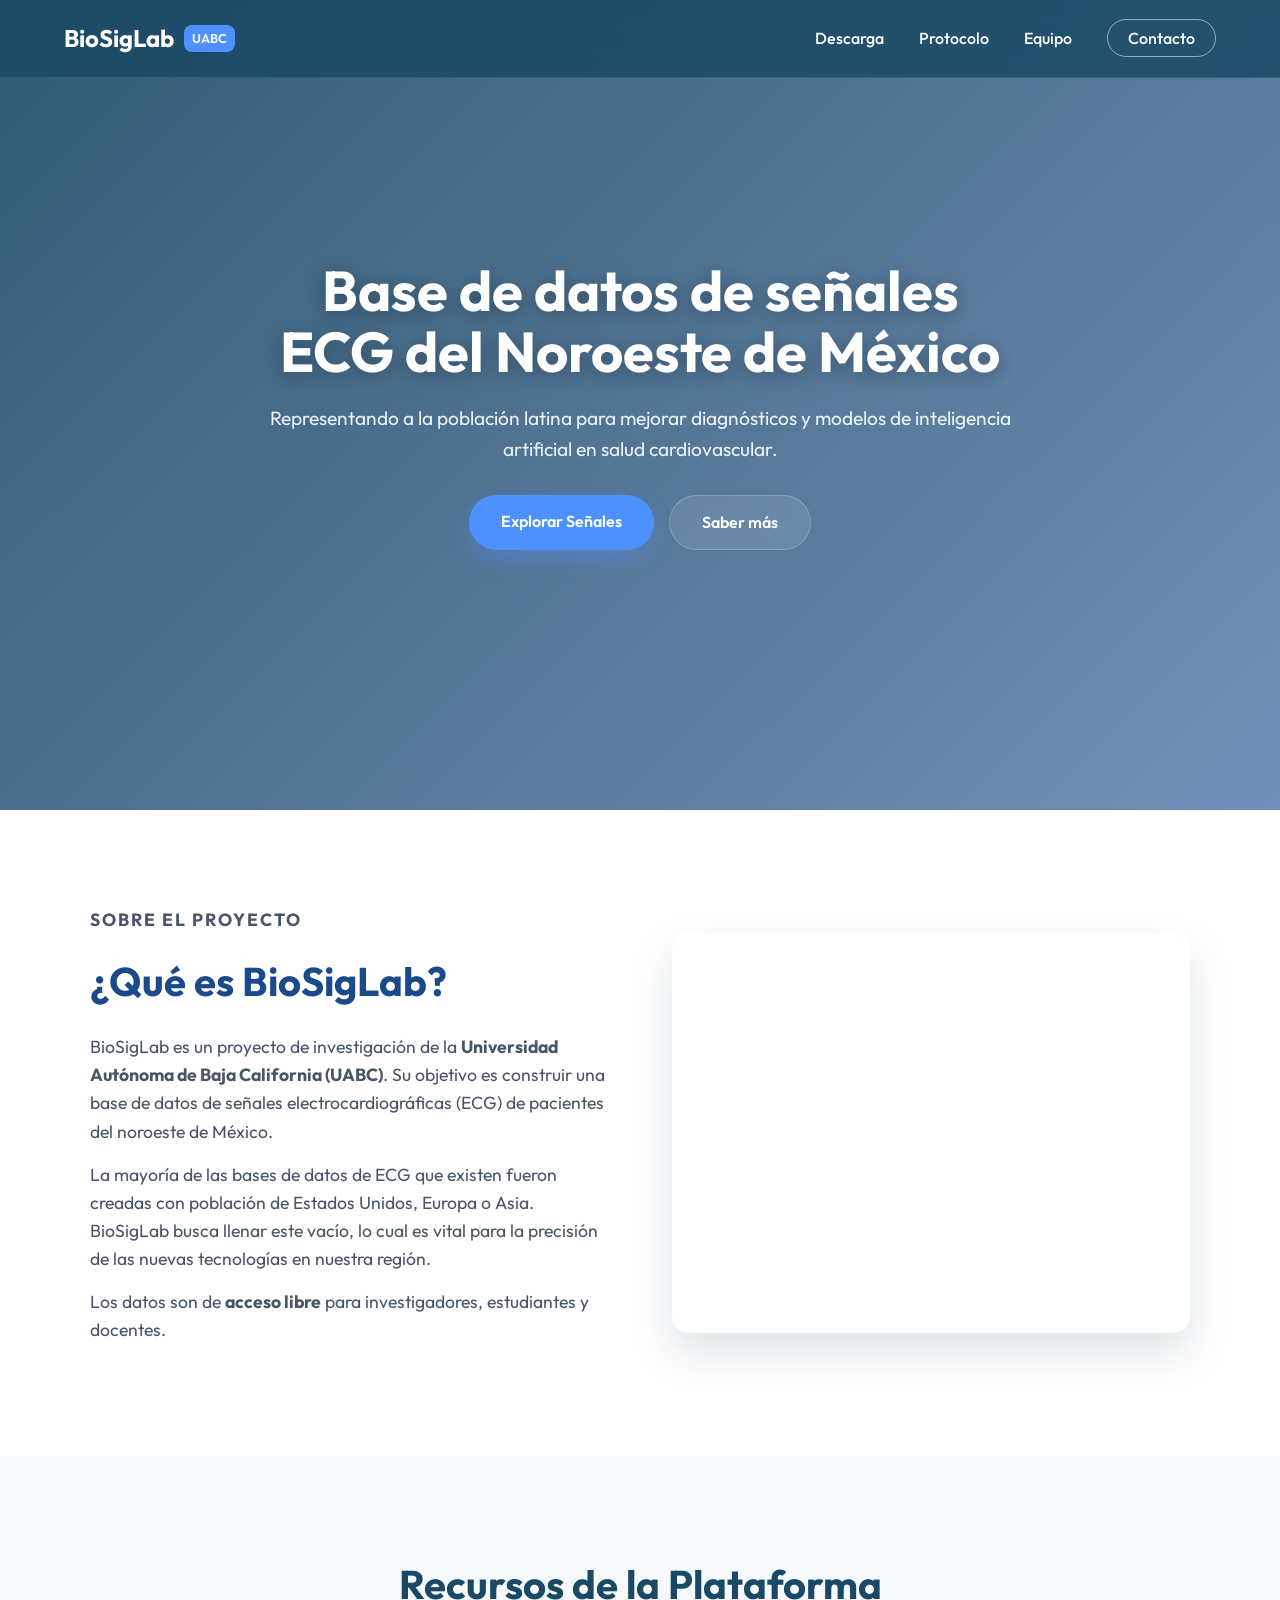
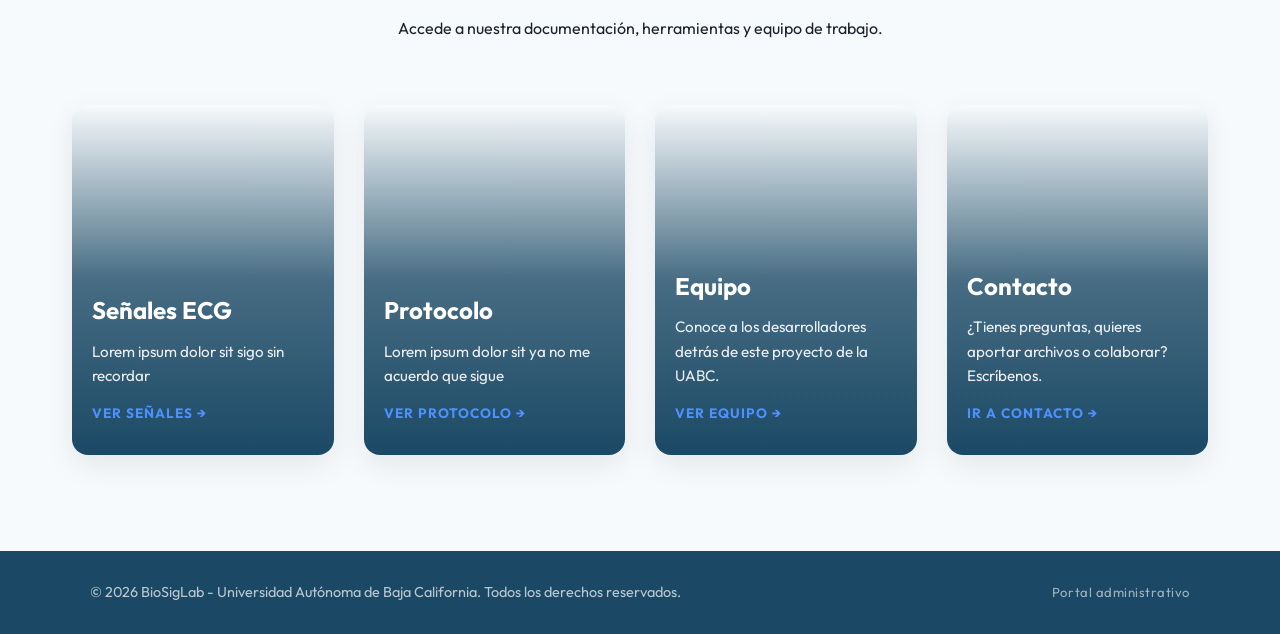
==== index.html @ 12017c1b "Update Contact links to point to contactos.html direccionando el index a contacto" ====
<!DOCTYPE html>
<html lang="es">
<head>
    <meta charset="UTF-8" />
    <meta name="viewport" content="width=device-width, initial-scale=1.0">
    <title>BioSigLab - UABC</title>
    <link href="https://fonts.googleapis.com/css2?family=Outfit:wght@300;400;600;700&display=swap" rel="stylesheet">
    <link rel="stylesheet" href="assets/css/basestyle.css">
</head>
<body>

    <nav class="navbar">
        <div class="nav-brand">
            <span class="logo-text">BioSigLab</span>
            <span class="logo-badge">UABC</span>
        </div>
        <div class="nav-links">
            <div class="nav-links">
         <a href="pages/usuario.html">Descarga</a>
         <a href="pages/protocolo.html">Protocolo</a>
         <a href="pages/equipo.html">Equipo</a>
          <a href="pages/contactos.html" class="btn-outline">Contacto</a>
</div>

        </div>
    </nav>

    <header class="hero-section">
        <div class="hero-overlay"></div>
        <div class="hero-content">
            <h1>Base de datos de señales ECG del Noroeste de México</h1>
            <p>Representando a la población latina para mejorar diagnósticos y modelos de inteligencia artificial en salud cardiovascular.</p>
            <div class="hero-actions">
                <a href="#" class="btn-primary">Explorar Señales</a>
                <a href="#about" class="btn-glass">Saber más</a>
            </div>
        </div>
    </header>

    <section id="about" class="about-section">
        <div class="about-container">
            <div class="about-text">
                <p class="eyebrow">Sobre el proyecto</p>
                <h2>¿Qué es BioSigLab?</h2>
                <p>BioSigLab es un proyecto de investigación de la <strong>Universidad Autónoma de Baja California (UABC)</strong>. Su objetivo es construir una base de datos de señales electrocardiográficas (ECG) de pacientes del noroeste de México.</p>
                <p>La mayoría de las bases de datos de ECG que existen fueron creadas con población de Estados Unidos, Europa o Asia. BioSigLab busca llenar este vacío, lo cual es vital para la precisión de las nuevas tecnologías en nuestra región.</p>
                <p>Los datos son de <strong>acceso libre</strong> para investigadores, estudiantes y docentes.</p>
            </div>
            <div class="about-image-card">
                </div>
        </div>
    </section>

    <section class="features-section">
        <div class="features-header">
            <h2>Recursos de la Plataforma</h2>
            <p>Accede a nuestra documentación, herramientas y equipo de trabajo.</p>
        </div>

        <div class="cards-grid">
            <article class="feature-card card-ecg">
                <div class="card-content">
                    <h3>Señales ECG</h3>
                    <p>Lorem ipsum dolor sit sigo sin recordar</p>
                    <a href="biosignales.com" class="card-link">Ver señales →</a>
                </div>
            </article>

            <article class="feature-card card-protocol">
                <div class="card-content">
                    <h3>Protocolo</h3>
                    <p>Lorem ipsum dolor sit ya no me acuerdo que sigue</p>
                    <a href="protocolo.com" class="card-link">Ver protocolo →</a>
                </div>
            </article>

            <article class="feature-card card-team">
                <div class="card-content">
                    <h3>Equipo</h3>
                    <p>Conoce a los desarrolladores detrás de este proyecto de la UABC.</p>
                    <a href="pages/equipo.html" class="card-link">Ver equipo →</a>
                </div>
            </article>

            <article class="feature-card card-contact">
                <div class="card-content">
                    <h3>Contacto</h3>
                    <p>¿Tienes preguntas, quieres aportar archivos o colaborar? Escríbenos.</p>
                    <a href="pages/contactos.html" class="card-link">Ir a contacto →</a>
                </div>
            </article>
        </div>
    </section>

    <footer class="site-footer">
    <div class="footer-content">
        <p>© 2026 BioSigLab - Universidad Autónoma de Baja California. Todos los derechos reservados.</p>
        <a href="pages/adminlogin.html" class="footer-admin-link">Portal administrativo</a>
    </div>
</footer>


</body>
</html>
---- assets/css/basestyle.css ----
:root {
    --primary: #1a4a8a; 
    --primary-dark: #1B4965; 
    --accent: #4d91ff;
    --text-light: #ffffff;
    --text-dark: #1a202c;
    --text-muted: #4a5568;
    --bg-light: #f7fafc;
    --radius: 16px;
    --transition: all 0.3s cubic-bezier(0.25, 0.8, 0.25, 1);
}

* {
    margin: 0;
    padding: 0;
    box-sizing: border-box;
}

body {
    font-family: 'Outfit', sans-serif;
    background-color: var(--bg-light);
    color: var(--text-dark);
    line-height: 1.6;
}

.navbar {
    position: fixed;
    top: 0;
    width: 100%;
    display: flex;
    justify-content: space-between;
    align-items: center;
    padding: 1.2rem 4rem;
    background: rgba(27, 73, 101, 0.85); 
    backdrop-filter: blur(12px); 
    z-index: 1000;
    border-bottom: 1px solid rgba(255,255,255,0.1);
}

.nav-brand {
    display: flex;
    align-items: center;
    gap: 10px;
}

.logo-text {
    color: var(--text-light);
    font-size: 1.5rem;
    font-weight: 700;
}

.logo-badge {
    background: var(--accent);
    color: white;
    padding: 3px 8px;
    border-radius: 8px;
    font-size: 0.8rem;
    font-weight: 600;
}

.nav-links a {
    color: var(--text-light);
    text-decoration: none;
    margin-left: 2rem;
    font-weight: 500;
    transition: var(--transition);
}

.nav-links a:hover {
    color: var(--accent);
}

.btn-outline {
    border: 1px solid rgba(255,255,255,0.5);
    padding: 8px 20px;
    border-radius: 50px;
}

.btn-outline:hover {
    background: white;
    color: var(--primary-dark) !important;
}

.hero-section {
    position: relative;
    height: 90vh;
    display: flex;
    align-items: center;
    justify-content: center;
    text-align: center;
    background-image: url('https://images.unsplash.com/photo-1551076805-e1869033e561?q=80&w=2000&auto=format&fit=crop'); 
    background-size: cover;
    background-position: center;
    background-attachment: fixed; 
}

.hero-overlay {
    position: absolute;
    top: 0; left: 0; right: 0; bottom: 0;
    background: linear-gradient(135deg, rgba(27, 73, 101, 0.9) 0%, rgba(26, 74, 138, 0.6) 100%);
}

.hero-content {
    position: relative;
    z-index: 1;
    max-width: 800px;
    padding: 0 20px;
    color: var(--text-light);
    animation: fadeUp 1s ease;
}

.hero-content h1 {
    font-size: 3.5rem;
    line-height: 1.1;
    margin-bottom: 20px;
    text-shadow: 0 4px 20px rgba(0,0,0,0.3);
}

.hero-content p {
    font-size: 1.2rem;
    margin-bottom: 30px;
    opacity: 0.9;
}


.hero-actions { display: flex; gap: 15px; justify-content: center; }

.btn-primary, .btn-glass {
    padding: 14px 32px;
    border-radius: 50px;
    text-decoration: none;
    font-weight: 600;
    transition: var(--transition);
}

.btn-primary {
    background: var(--accent);
    color: white;
    box-shadow: 0 10px 20px rgba(77, 145, 255, 0.3);
}

.btn-primary:hover {
    transform: translateY(-3px);
    box-shadow: 0 15px 25px rgba(77, 145, 255, 0.4);
}

.btn-glass {
    background: rgba(255, 255, 255, 0.1);
    backdrop-filter: blur(10px);
    border: 1px solid rgba(255, 255, 255, 0.2);
    color: white;
}

.btn-glass:hover { background: rgba(255, 255, 255, 0.2); transform: translateY(-3px); }

.about-section {
    padding: 6rem 2rem;
    background: white;
}

.about-container {
    max-width: 1100px;
    margin: 0 auto;
    display: grid;
    grid-template-columns: 1fr 1fr;
    gap: 4rem;
    align-items: center;
}

.eyebrow {
    color: var(--accent);
    text-transform: uppercase;
    letter-spacing: 2px;
    font-size: 0.8rem;
    font-weight: 700;
    margin-bottom: 10px;
}

.about-text h2 {
    font-size: 2.5rem;
    color: var(--primary);
    margin-bottom: 20px;
}

.about-text p {
    color: var(--text-muted);
    margin-bottom: 15px;
    font-size: 1.1rem;
}

.about-image-card {
    height: 400px;
    border-radius: var(--radius);
    background-image: url('https://images.unsplash.com/photo-1576091160550-2173ff9e5ee5?q=80&w=800&auto=format&fit=crop');
    background-size: cover;
    background-position: center;
    box-shadow: 0 20px 40px rgba(27, 73, 101, 0.15);
}

.features-section {
    padding: 6rem 2rem;
    max-width: 1200px;
    margin: 0 auto;
}

.features-header {
    text-align: center;
    margin-bottom: 4rem;
}

.features-header h2 {
    font-size: 2.5rem;
    color: var(--primary-dark);
}

.cards-grid {
    display: grid;
    grid-template-columns: repeat(auto-fit, minmax(260px, 1fr));
    gap: 30px;
}

.feature-card {
    position: relative;
    height: 350px;
    border-radius: var(--radius);
    overflow: hidden;
    cursor: pointer;
    box-shadow: 0 10px 30px rgba(0,0,0,0.08);
    transition: var(--transition);
}

.feature-card:hover {
    transform: translateY(-10px);
    box-shadow: 0 20px 40px rgba(26, 74, 138, 0.2);
}

.card-ecg { background: url('https://images.unsplash.com/photo-1530497610245-94d3c16cda28?q=80&w=600&auto=format&fit=crop') center/cover; }
.card-protocol { background: url('https://images.unsplash.com/photo-1581091226825-a6a2a5aee158?q=80&w=600&auto=format&fit=crop') center/cover; }
.card-team { background: url('https://images.unsplash.com/photo-1582213782179-e0d53f98f2ca?q=80&w=600&auto=format&fit=crop') center/cover; }
.card-contact { background: url('https://images.unsplash.com/photo-1516321318423-f06f85e504b3?q=80&w=600&auto=format&fit=crop') center/cover; }

.card-content {
    position: absolute;
    bottom: 0; left: 0; right: 0;
    padding: 30px 20px;
    background: linear-gradient(to top, rgba(27, 73, 101, 1) 0%, rgba(27, 73, 101, 0.8) 50%, transparent 100%);
    color: white;
    height: 100%;
    display: flex;
    flex-direction: column;
    justify-content: flex-end;
    transition: var(--transition);
}

.feature-card:hover .card-content {
    background: linear-gradient(to top, rgba(27, 73, 101, 1) 0%, rgba(27, 73, 101, 0.9) 70%, rgba(27, 73, 101, 0.4) 100%);
}

.card-content h3 { font-size: 1.5rem; margin-bottom: 10px; }
.card-content p { font-size: 0.95rem; opacity: 0.9; margin-bottom: 15px; }

.card-link {
    color: var(--accent);
    text-decoration: none;
    font-weight: 700;
    text-transform: uppercase;
    font-size: 0.85rem;
    letter-spacing: 1px;
}

.card-link:hover { color: white; }

.site-footer {
    background-color: var(--primary-dark);
    color: rgba(255,255,255,0.7);
    padding: 30px 20px;
    font-size: 0.9rem;
}

.footer-content {
    width: min(1100px, 100%);
    margin: 0 auto;
    display: flex;
    align-items: center;
    justify-content: space-between;
    gap: 16px;
}

.footer-admin-link {
    color: rgba(255,255,255,0.58);
    text-decoration: none;
    font-size: 0.82rem;
    letter-spacing: 0.04em;
    transition: var(--transition);
}

.footer-admin-link:hover {
    color: rgba(255,255,255,0.9);
}

@media (max-width: 768px) {
    .footer-content {
        flex-direction: column;
        text-align: center;
    }
}
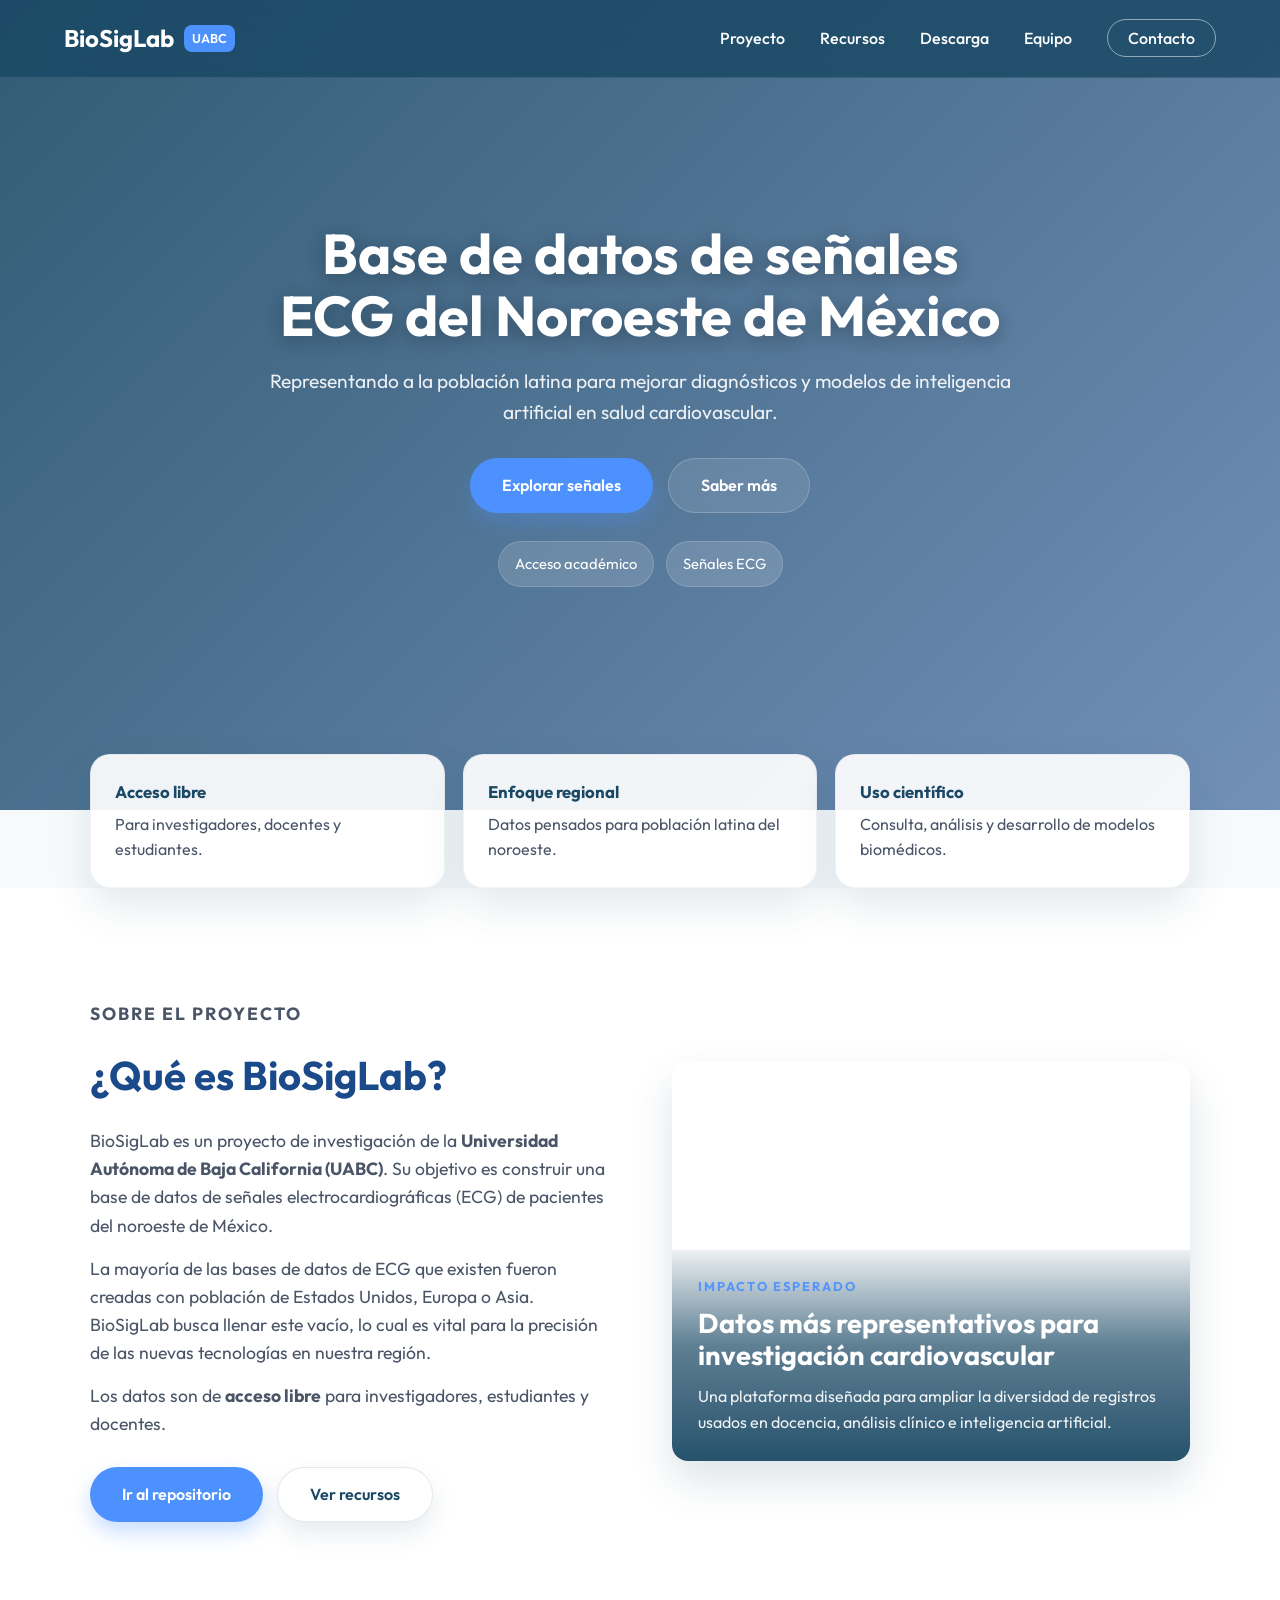
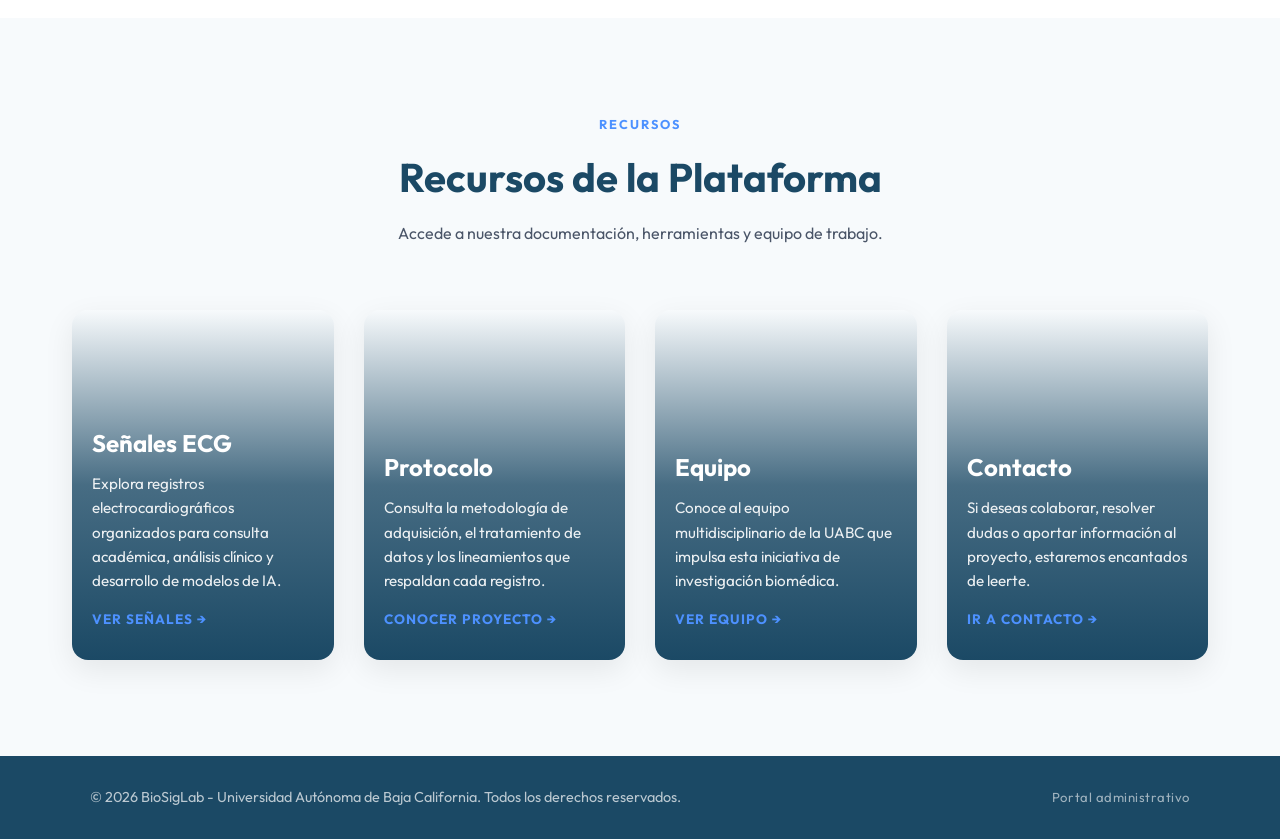
==== commit 1694a87e: "index cambio" ====
--- a/index.html
+++ b/index.html
@@ -15,27 +15,48 @@
             <span class="logo-badge">UABC</span>
         </div>
         <div class="nav-links">
-            <div class="nav-links">
-         <a href="pages/usuario.html">Descarga</a>
-         <a href="pages/protocolo.html">Protocolo</a>
-         <a href="pages/equipo.html">Equipo</a>
-          <a href="pages/contactos.html" class="btn-outline">Contacto</a>
-</div>
-
+            <a href="#about">Proyecto</a>
+            <a href="#resources">Recursos</a>
+            <a href="pages/usuario.html">Descarga</a>
+            <a href="pages/equipo.html">Equipo</a>
+            <a href="pages/adminlogin.html" class="btn-outline">Contacto</a>
         </div>
     </nav>
 
     <header class="hero-section">
         <div class="hero-overlay"></div>
         <div class="hero-content">
+            
             <h1>Base de datos de señales ECG del Noroeste de México</h1>
             <p>Representando a la población latina para mejorar diagnósticos y modelos de inteligencia artificial en salud cardiovascular.</p>
             <div class="hero-actions">
-                <a href="#" class="btn-primary">Explorar Señales</a>
+                <a href="pages/usuario.html" class="btn-primary">Explorar señales</a>
                 <a href="#about" class="btn-glass">Saber más</a>
+            </div>
+            <div class="hero-highlights">
+                <span>Acceso académico</span>
+                <span>Señales ECG</span>
+                
             </div>
         </div>
     </header>
+
+    <section class="quick-stats">
+        <div class="quick-stats-grid">
+            <article class="quick-stat">
+                <strong>Acceso libre</strong>
+                <span>Para investigadores, docentes y estudiantes.</span>
+            </article>
+            <article class="quick-stat">
+                <strong>Enfoque regional</strong>
+                <span>Datos pensados para población latina del noroeste.</span>
+            </article>
+            <article class="quick-stat">
+                <strong>Uso científico</strong>
+                <span>Consulta, análisis y desarrollo de modelos biomédicos.</span>
+            </article>
+        </div>
+    </section>
 
     <section id="about" class="about-section">
         <div class="about-container">
@@ -45,14 +66,24 @@
                 <p>BioSigLab es un proyecto de investigación de la <strong>Universidad Autónoma de Baja California (UABC)</strong>. Su objetivo es construir una base de datos de señales electrocardiográficas (ECG) de pacientes del noroeste de México.</p>
                 <p>La mayoría de las bases de datos de ECG que existen fueron creadas con población de Estados Unidos, Europa o Asia. BioSigLab busca llenar este vacío, lo cual es vital para la precisión de las nuevas tecnologías en nuestra región.</p>
                 <p>Los datos son de <strong>acceso libre</strong> para investigadores, estudiantes y docentes.</p>
+                <div class="about-actions">
+                    <a href="pages/usuario.html" class="btn-primary">Ir al repositorio</a>
+                    <a href="#resources" class="btn-secondary">Ver recursos</a>
+                </div>
             </div>
             <div class="about-image-card">
+                <div class="about-image-overlay">
+                    <p class="eyebrow">Impacto esperado</p>
+                    <h3>Datos más representativos para investigación cardiovascular</h3>
+                    <p>Una plataforma diseñada para ampliar la diversidad de registros usados en docencia, análisis clínico e inteligencia artificial.</p>
                 </div>
+            </div>
         </div>
     </section>
 
-    <section class="features-section">
+    <section id="resources" class="features-section">
         <div class="features-header">
+            <p class="eyebrow">Recursos</p>
             <h2>Recursos de la Plataforma</h2>
             <p>Accede a nuestra documentación, herramientas y equipo de trabajo.</p>
         </div>
@@ -61,23 +92,23 @@
             <article class="feature-card card-ecg">
                 <div class="card-content">
                     <h3>Señales ECG</h3>
-                    <p>Lorem ipsum dolor sit sigo sin recordar</p>
-                    <a href="biosignales.com" class="card-link">Ver señales →</a>
+                    <p>Explora registros electrocardiográficos organizados para consulta académica, análisis clínico y desarrollo de modelos de IA.</p>
+                    <a href="pages/usuario.html" class="card-link">Ver señales →</a>
                 </div>
             </article>
 
             <article class="feature-card card-protocol">
                 <div class="card-content">
                     <h3>Protocolo</h3>
-                    <p>Lorem ipsum dolor sit ya no me acuerdo que sigue</p>
-                    <a href="protocolo.com" class="card-link">Ver protocolo →</a>
+                    <p>Consulta la metodología de adquisición, el tratamiento de datos y los lineamientos que respaldan cada registro.</p>
+                    <a href="#about" class="card-link">Conocer proyecto →</a>
                 </div>
             </article>
 
             <article class="feature-card card-team">
                 <div class="card-content">
                     <h3>Equipo</h3>
-                    <p>Conoce a los desarrolladores detrás de este proyecto de la UABC.</p>
+                    <p>Conoce al equipo multidisciplinario de la UABC que impulsa esta iniciativa de investigación biomédica.</p>
                     <a href="pages/equipo.html" class="card-link">Ver equipo →</a>
                 </div>
             </article>
@@ -85,19 +116,19 @@
             <article class="feature-card card-contact">
                 <div class="card-content">
                     <h3>Contacto</h3>
-                    <p>¿Tienes preguntas, quieres aportar archivos o colaborar? Escríbenos.</p>
-                    <a href="pages/contactos.html" class="card-link">Ir a contacto →</a>
+                    <p>Si deseas colaborar, resolver dudas o aportar información al proyecto, estaremos encantados de leerte.</p>
+                    <a href="pages/adminlogin.html" class="card-link">Ir a contacto →</a>
                 </div>
             </article>
         </div>
     </section>
 
     <footer class="site-footer">
-    <div class="footer-content">
-        <p>© 2026 BioSigLab - Universidad Autónoma de Baja California. Todos los derechos reservados.</p>
-        <a href="pages/adminlogin.html" class="footer-admin-link">Portal administrativo</a>
-    </div>
-</footer>
+        <div class="footer-content">
+            <p>© 2026 BioSigLab - Universidad Autónoma de Baja California. Todos los derechos reservados.</p>
+            <a href="pages/adminlogin.html" class="footer-admin-link">Portal administrativo</a>
+        </div>
+    </footer>
 
 
 </body>
--- a/assets/css/basestyle.css
+++ b/assets/css/basestyle.css
@@ -24,6 +24,10 @@
     line-height: 1.6;
 }
 
+html {
+    scroll-behavior: smooth;
+}
+
 .navbar {
     position: fixed;
     top: 0;
@@ -123,15 +127,30 @@
     opacity: 0.9;
 }
 
+.hero-kicker {
+    display: inline-flex;
+    margin-bottom: 18px;
+    padding: 8px 16px;
+    border-radius: 999px;
+    border: 1px solid rgba(255, 255, 255, 0.22);
+    background: rgba(255, 255, 255, 0.12);
+    font-size: 0.92rem !important;
+    font-weight: 600;
+    letter-spacing: 0.03em;
+    backdrop-filter: blur(8px);
+}
 
 .hero-actions { display: flex; gap: 15px; justify-content: center; }
 
-.btn-primary, .btn-glass {
+.btn-primary, .btn-glass, .btn-secondary {
     padding: 14px 32px;
     border-radius: 50px;
     text-decoration: none;
     font-weight: 600;
     transition: var(--transition);
+    display: inline-flex;
+    align-items: center;
+    justify-content: center;
 }
 
 .btn-primary {
@@ -152,10 +171,72 @@
     color: white;
 }
 
+.btn-secondary {
+    background: white;
+    border: 1px solid rgba(27, 73, 101, 0.12);
+    color: var(--primary-dark);
+    box-shadow: 0 12px 25px rgba(27, 73, 101, 0.1);
+}
+
+.btn-secondary:hover {
+    transform: translateY(-3px);
+    box-shadow: 0 18px 30px rgba(27, 73, 101, 0.14);
+}
+
 .btn-glass:hover { background: rgba(255, 255, 255, 0.2); transform: translateY(-3px); }
 
+.hero-highlights {
+    margin-top: 28px;
+    display: flex;
+    flex-wrap: wrap;
+    justify-content: center;
+    gap: 12px;
+}
+
+.hero-highlights span {
+    padding: 10px 16px;
+    border-radius: 999px;
+    background: rgba(255, 255, 255, 0.14);
+    border: 1px solid rgba(255, 255, 255, 0.16);
+    font-size: 0.92rem;
+}
+
+.quick-stats {
+    position: relative;
+    z-index: 2;
+    margin-top: -56px;
+    padding: 0 2rem;
+}
+
+.quick-stats-grid {
+    max-width: 1100px;
+    margin: 0 auto;
+    display: grid;
+    grid-template-columns: repeat(3, minmax(0, 1fr));
+    gap: 18px;
+}
+
+.quick-stat {
+    padding: 24px;
+    border-radius: 20px;
+    background: rgba(255, 255, 255, 0.92);
+    box-shadow: 0 18px 40px rgba(27, 73, 101, 0.12);
+    border: 1px solid rgba(27, 73, 101, 0.06);
+}
+
+.quick-stat strong {
+    display: block;
+    color: var(--primary-dark);
+    font-size: 1.05rem;
+    margin-bottom: 6px;
+}
+
+.quick-stat span {
+    color: var(--text-muted);
+}
+
 .about-section {
-    padding: 6rem 2rem;
+    padding: 7rem 2rem 6rem;
     background: white;
 }
 
@@ -189,6 +270,13 @@
     font-size: 1.1rem;
 }
 
+.about-actions {
+    display: flex;
+    flex-wrap: wrap;
+    gap: 14px;
+    margin-top: 28px;
+}
+
 .about-image-card {
     height: 400px;
     border-radius: var(--radius);
@@ -196,6 +284,27 @@
     background-size: cover;
     background-position: center;
     box-shadow: 0 20px 40px rgba(27, 73, 101, 0.15);
+    position: relative;
+    overflow: hidden;
+    display: flex;
+    align-items: end;
+}
+
+.about-image-overlay {
+    width: 100%;
+    padding: 26px;
+    color: white;
+    background: linear-gradient(to top, rgba(27, 73, 101, 0.95) 0%, rgba(27, 73, 101, 0.7) 55%, rgba(27, 73, 101, 0.08) 100%);
+}
+
+.about-image-overlay h3 {
+    font-size: 1.7rem;
+    line-height: 1.2;
+    margin-bottom: 12px;
+}
+
+.about-image-overlay p {
+    opacity: 0.92;
 }
 
 .features-section {
@@ -212,6 +321,12 @@
 .features-header h2 {
     font-size: 2.5rem;
     color: var(--primary-dark);
+}
+
+.features-header p:last-child {
+    max-width: 680px;
+    margin: 12px auto 0;
+    color: var(--text-muted);
 }
 
 .cards-grid {
@@ -300,6 +415,52 @@
 }
 
 @media (max-width: 768px) {
+    .navbar {
+        padding: 1rem 1.2rem;
+        flex-direction: column;
+        gap: 12px;
+    }
+
+    .nav-links {
+        display: flex;
+        flex-wrap: wrap;
+        justify-content: center;
+        gap: 10px 16px;
+    }
+
+    .nav-links a {
+        margin-left: 0;
+    }
+
+    .hero-section {
+        height: auto;
+        min-height: 90vh;
+        padding: 8rem 0 5rem;
+        background-attachment: scroll;
+    }
+
+    .hero-content h1 {
+        font-size: 2.6rem;
+    }
+
+    .hero-actions,
+    .about-actions {
+        flex-direction: column;
+    }
+
+    .quick-stats {
+        margin-top: -24px;
+    }
+
+    .quick-stats-grid,
+    .about-container {
+        grid-template-columns: 1fr;
+    }
+
+    .about-image-card {
+        min-height: 340px;
+    }
+
     .footer-content {
         flex-direction: column;
         text-align: center;
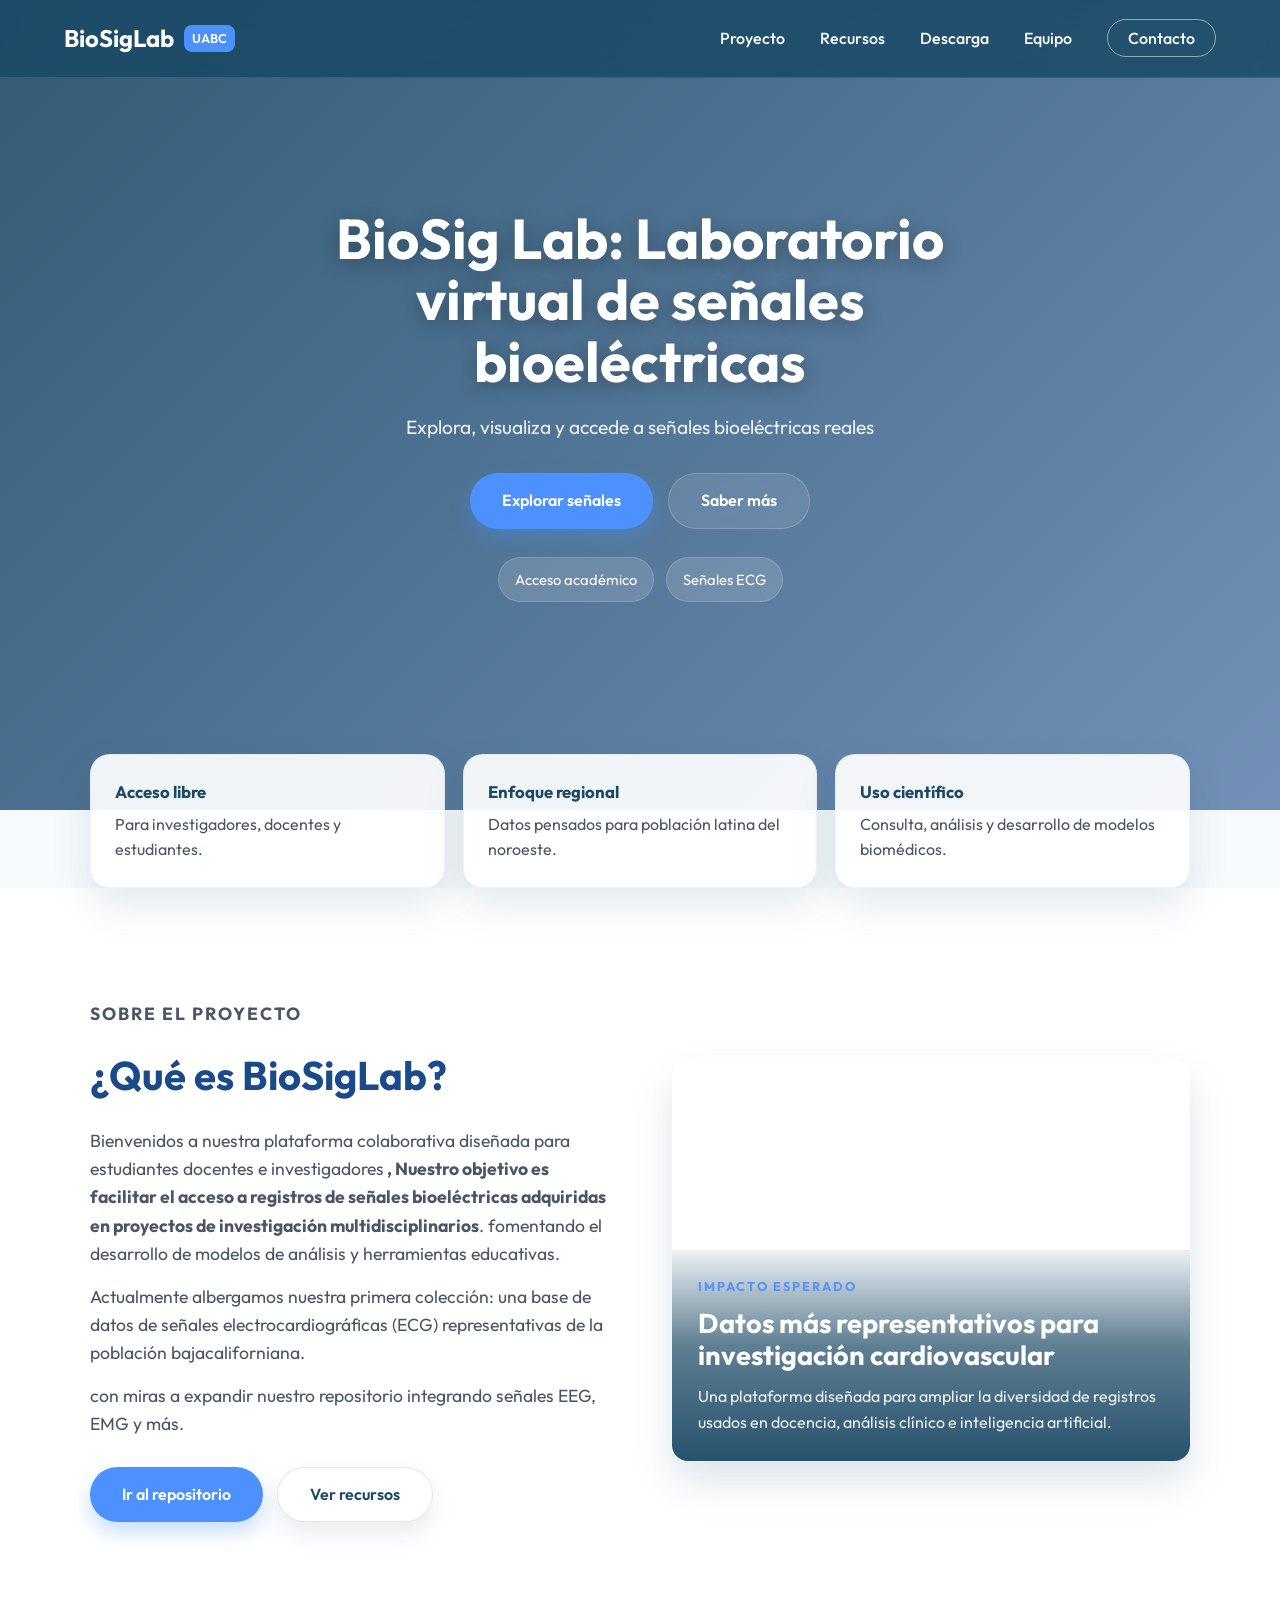
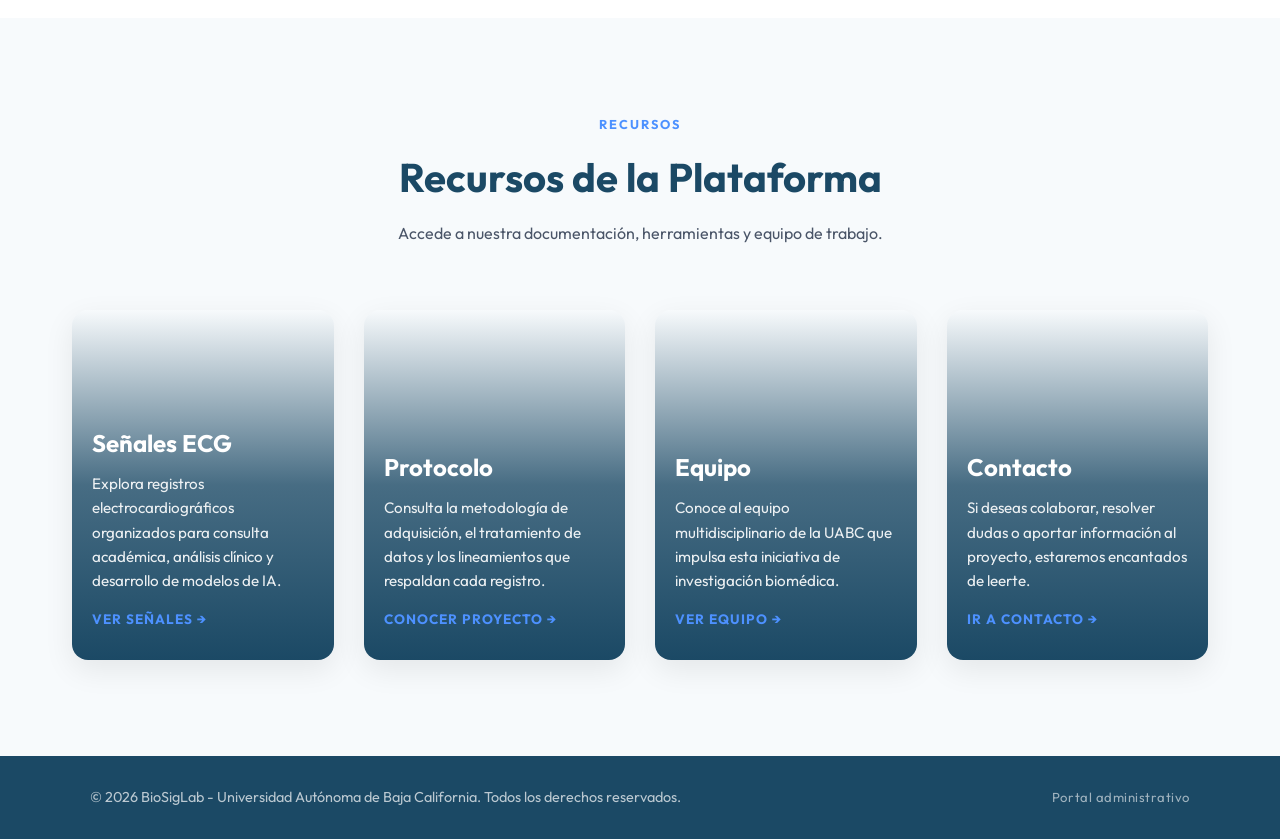
==== commit 56987249: "este es el bueno mi mai" ====
--- a/index.html
+++ b/index.html
@@ -27,8 +27,8 @@
         <div class="hero-overlay"></div>
         <div class="hero-content">
             
-            <h1>Base de datos de señales ECG del Noroeste de México</h1>
-            <p>Representando a la población latina para mejorar diagnósticos y modelos de inteligencia artificial en salud cardiovascular.</p>
+            <h1>BioSig Lab: Laboratorio virtual de señales bioeléctricas</h1>
+            <p>Explora, visualiza y accede a señales bioeléctricas reales</p>
             <div class="hero-actions">
                 <a href="pages/usuario.html" class="btn-primary">Explorar señales</a>
                 <a href="#about" class="btn-glass">Saber más</a>
@@ -63,9 +63,9 @@
             <div class="about-text">
                 <p class="eyebrow">Sobre el proyecto</p>
                 <h2>¿Qué es BioSigLab?</h2>
-                <p>BioSigLab es un proyecto de investigación de la <strong>Universidad Autónoma de Baja California (UABC)</strong>. Su objetivo es construir una base de datos de señales electrocardiográficas (ECG) de pacientes del noroeste de México.</p>
-                <p>La mayoría de las bases de datos de ECG que existen fueron creadas con población de Estados Unidos, Europa o Asia. BioSigLab busca llenar este vacío, lo cual es vital para la precisión de las nuevas tecnologías en nuestra región.</p>
-                <p>Los datos son de <strong>acceso libre</strong> para investigadores, estudiantes y docentes.</p>
+                <p>Bienvenidos a nuestra plataforma colaborativa diseñada para estudiantes docentes e investigadores<strong> , Nuestro objetivo es facilitar el acceso a registros de señales bioeléctricas adquiridas en proyectos de investigación multidisciplinarios</strong>. fomentando el desarrollo de modelos de análisis y herramientas educativas.</p>
+                <p>Actualmente albergamos nuestra primera colección: una base de datos de señales electrocardiográficas (ECG) representativas de la población bajacaliforniana.</p>
+                <p> con miras a expandir nuestro repositorio integrando señales EEG, EMG y más.</p>
                 <div class="about-actions">
                     <a href="pages/usuario.html" class="btn-primary">Ir al repositorio</a>
                     <a href="#resources" class="btn-secondary">Ver recursos</a>
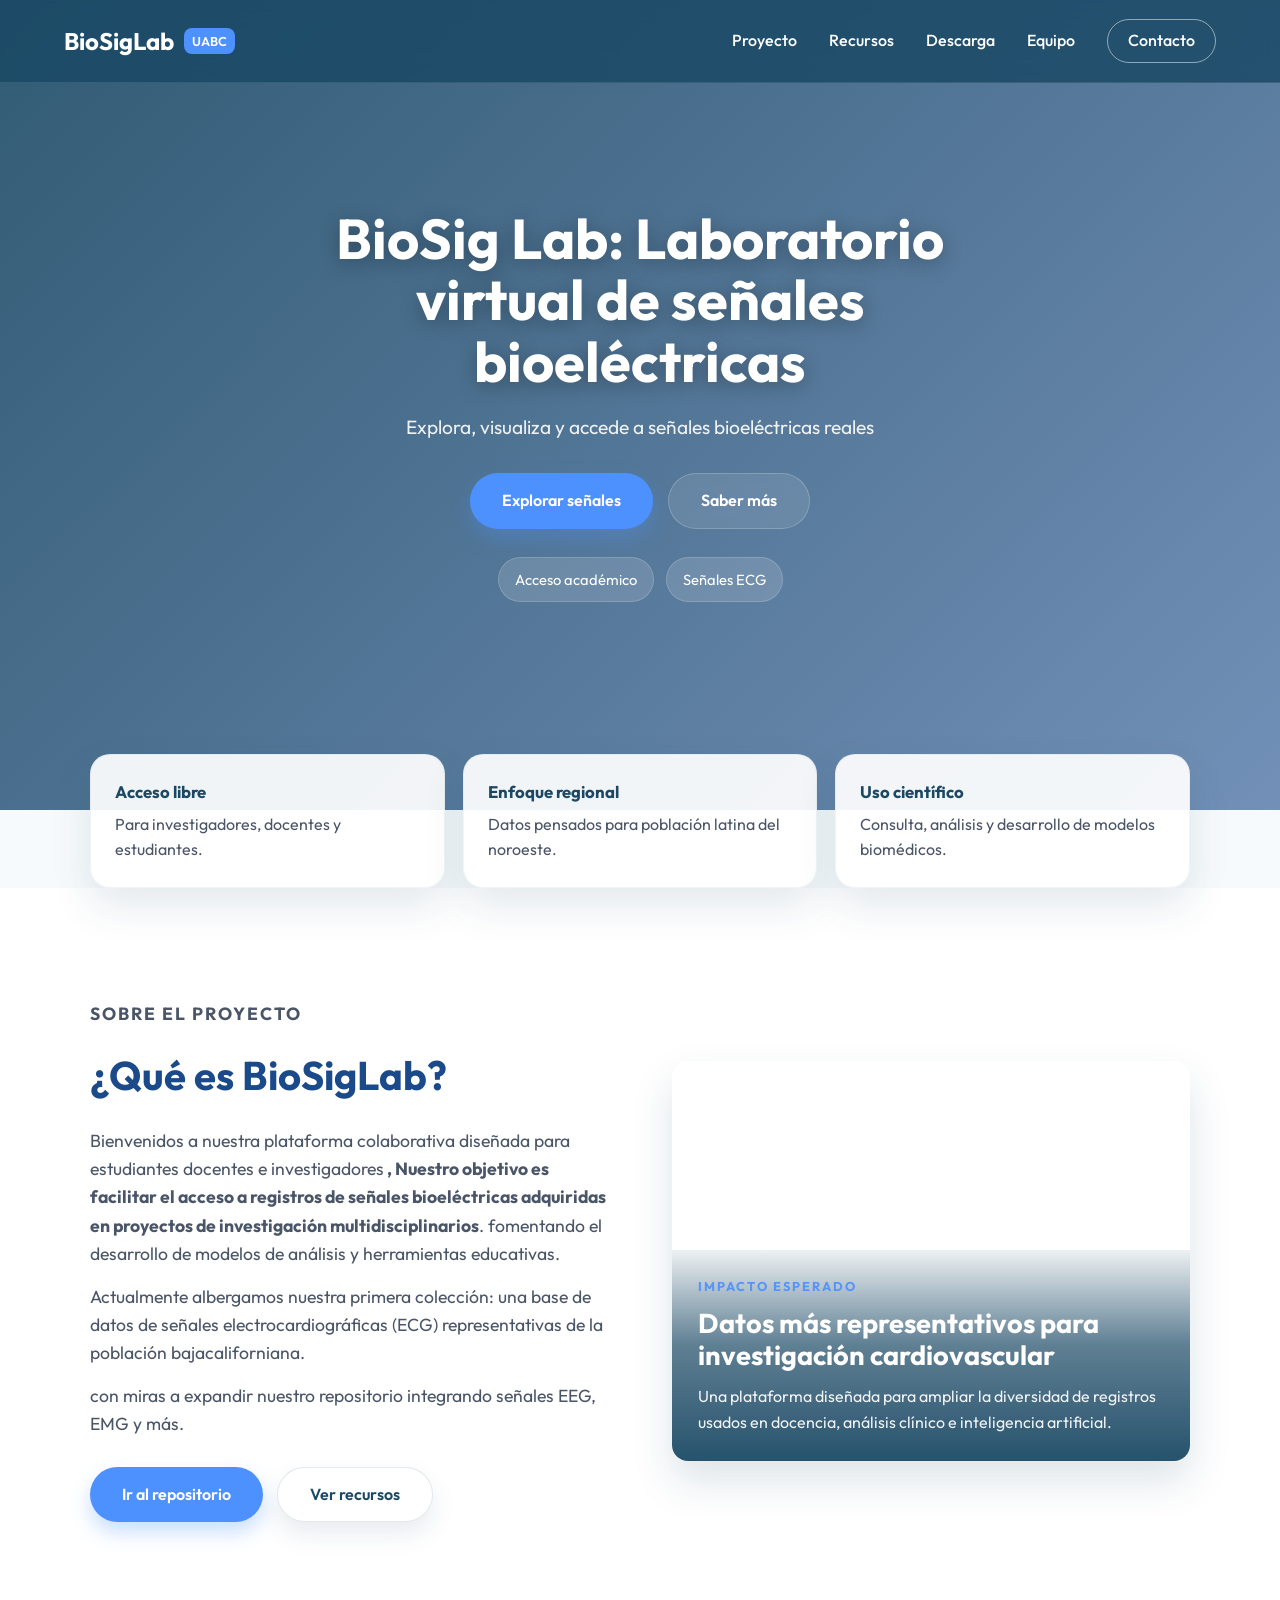
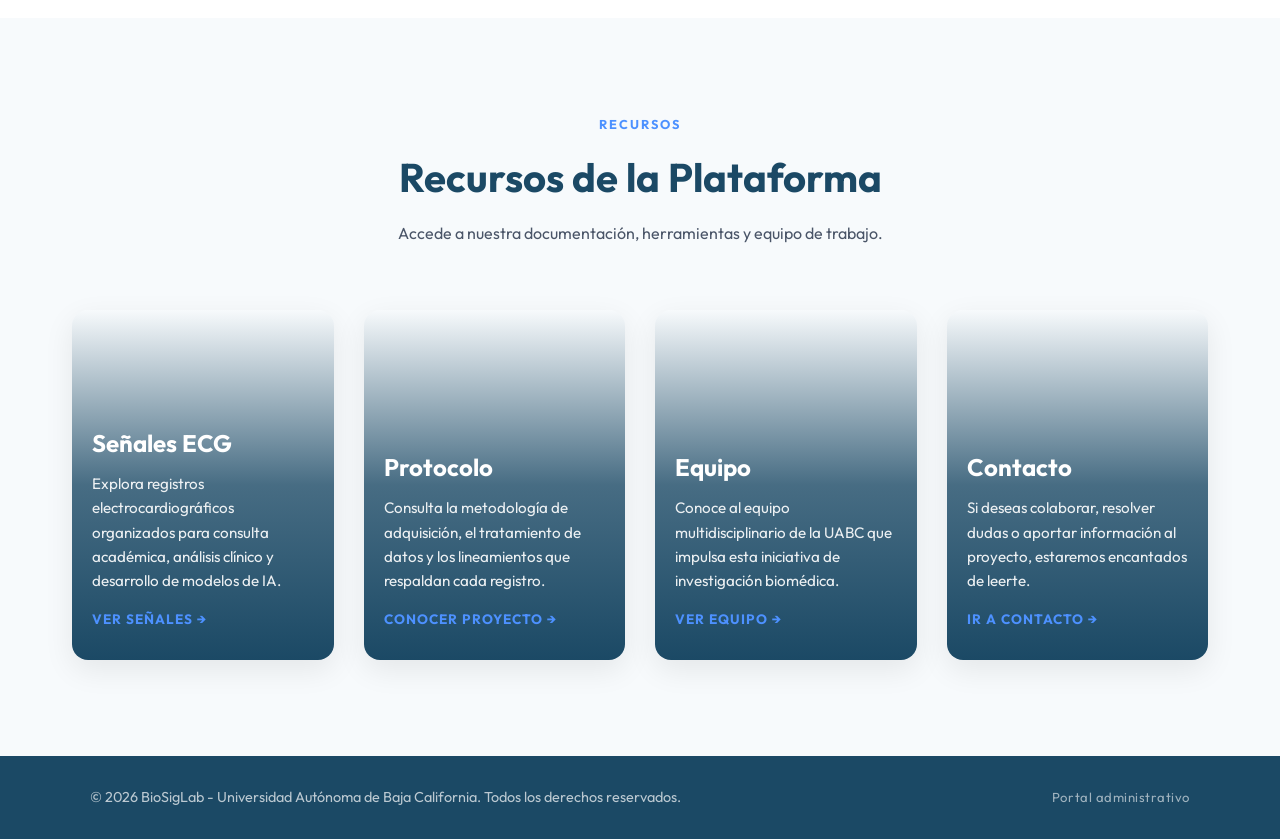
==== commit a8b6888c: "Mejora index responsive y menu hamburguesa" ====
--- a/index.html
+++ b/index.html
@@ -14,7 +14,12 @@
             <span class="logo-text">BioSigLab</span>
             <span class="logo-badge">UABC</span>
         </div>
-        <div class="nav-links">
+        <button class="nav-toggle" type="button" aria-label="Abrir menu" aria-expanded="false" aria-controls="siteMenu" onclick="toggleMenu()">
+            <span></span>
+            <span></span>
+            <span></span>
+        </button>
+        <div id="siteMenu" class="nav-links">
             <a href="#about">Proyecto</a>
             <a href="#resources">Recursos</a>
             <a href="pages/usuario.html">Descarga</a>
@@ -130,6 +135,27 @@
         </div>
     </footer>
 
+    <script>
+        function toggleMenu() {
+            const menu = document.getElementById("siteMenu");
+            const button = document.querySelector(".nav-toggle");
+            const isOpen = menu.classList.toggle("is-open");
+
+            button.setAttribute("aria-expanded", String(isOpen));
+            document.body.classList.toggle("menu-open", isOpen);
+        }
+
+        document.querySelectorAll("#siteMenu a").forEach((link) => {
+            link.addEventListener("click", () => {
+                const menu = document.getElementById("siteMenu");
+                const button = document.querySelector(".nav-toggle");
+
+                menu.classList.remove("is-open");
+                button.setAttribute("aria-expanded", "false");
+                document.body.classList.remove("menu-open");
+            });
+        });
+    </script>
 
 </body>
 </html>
--- a/assets/css/basestyle.css
+++ b/assets/css/basestyle.css
@@ -22,6 +22,7 @@
     background-color: var(--bg-light);
     color: var(--text-dark);
     line-height: 1.6;
+    overflow-x: hidden;
 }
 
 html {
@@ -46,6 +47,36 @@
     display: flex;
     align-items: center;
     gap: 10px;
+}
+
+.nav-links {
+    display: flex;
+    align-items: center;
+    flex-wrap: wrap;
+}
+
+.nav-toggle {
+    display: none;
+    width: 48px;
+    height: 48px;
+    border: 1px solid rgba(255, 255, 255, 0.18);
+    border-radius: 14px;
+    background: rgba(255, 255, 255, 0.08);
+    align-items: center;
+    justify-content: center;
+    flex-direction: column;
+    gap: 5px;
+    cursor: pointer;
+    transition: var(--transition);
+}
+
+.nav-toggle span {
+    display: block;
+    width: 20px;
+    height: 2px;
+    border-radius: 999px;
+    background: var(--text-light);
+    transition: var(--transition);
 }
 
 .logo-text {
@@ -86,6 +117,10 @@
     color: var(--primary-dark) !important;
 }
 
+.nav-toggle:hover {
+    background: rgba(255, 255, 255, 0.16);
+}
+
 .hero-section {
     position: relative;
     height: 90vh;
@@ -115,14 +150,14 @@
 }
 
 .hero-content h1 {
-    font-size: 3.5rem;
+    font-size: clamp(2.7rem, 5vw, 3.5rem);
     line-height: 1.1;
     margin-bottom: 20px;
     text-shadow: 0 4px 20px rgba(0,0,0,0.3);
 }
 
 .hero-content p {
-    font-size: 1.2rem;
+    font-size: clamp(1rem, 2vw, 1.2rem);
     margin-bottom: 30px;
     opacity: 0.9;
 }
@@ -259,7 +294,7 @@
 }
 
 .about-text h2 {
-    font-size: 2.5rem;
+    font-size: clamp(2rem, 4vw, 2.5rem);
     color: var(--primary);
     margin-bottom: 20px;
 }
@@ -319,7 +354,7 @@
 }
 
 .features-header h2 {
-    font-size: 2.5rem;
+    font-size: clamp(2rem, 4vw, 2.5rem);
     color: var(--primary-dark);
 }
 
@@ -414,22 +449,68 @@
     color: rgba(255,255,255,0.9);
 }
 
+@media (max-width: 1100px) {
+    .navbar {
+        padding: 1rem 2rem;
+    }
+
+    .hero-section {
+        min-height: 86vh;
+        padding-inline: 1.5rem;
+    }
+
+    .quick-stats-grid {
+        grid-template-columns: repeat(2, minmax(0, 1fr));
+    }
+
+    .about-container {
+        gap: 2.25rem;
+    }
+
+    .cards-grid {
+        grid-template-columns: repeat(2, minmax(0, 1fr));
+    }
+}
+
 @media (max-width: 768px) {
     .navbar {
         padding: 1rem 1.2rem;
+        flex-wrap: wrap;
+        gap: 12px;
+    }
+
+    .nav-toggle {
+        display: inline-flex;
+        margin-left: auto;
+    }
+
+    .nav-links {
+        display: none;
+        width: 100%;
         flex-direction: column;
-        gap: 12px;
-    }
-
-    .nav-links {
+        align-items: stretch;
+        gap: 10px;
+        padding: 16px;
+        border-radius: 20px;
+        background: rgba(9, 28, 43, 0.88);
+        border: 1px solid rgba(255, 255, 255, 0.08);
+        box-shadow: 0 18px 40px rgba(5, 17, 27, 0.24);
+    }
+
+    .nav-links.is-open {
         display: flex;
-        flex-wrap: wrap;
-        justify-content: center;
-        gap: 10px 16px;
     }
 
     .nav-links a {
         margin-left: 0;
+        width: 100%;
+        text-align: center;
+        padding: 10px 14px;
+        border-radius: 14px;
+    }
+
+    .nav-links a.btn-outline {
+        border-color: rgba(255, 255, 255, 0.22);
     }
 
     .hero-section {
@@ -439,6 +520,11 @@
         background-attachment: scroll;
     }
 
+    .hero-content {
+        max-width: 100%;
+        padding: 0 12px;
+    }
+
     .hero-content h1 {
         font-size: 2.6rem;
     }
@@ -448,8 +534,15 @@
         flex-direction: column;
     }
 
+    .btn-primary,
+    .btn-glass,
+    .btn-secondary {
+        width: min(100%, 320px);
+    }
+
     .quick-stats {
         margin-top: -24px;
+        padding: 0 1rem;
     }
 
     .quick-stats-grid,
@@ -461,8 +554,103 @@
         min-height: 340px;
     }
 
+    .about-section,
+    .features-section {
+        padding-inline: 1rem;
+    }
+
+    .cards-grid {
+        grid-template-columns: 1fr;
+        gap: 20px;
+    }
+
+    .feature-card {
+        height: 320px;
+    }
+
     .footer-content {
         flex-direction: column;
         text-align: center;
     }
 }
+
+@media (max-width: 560px) {
+    .navbar {
+        padding: 0.9rem 0.85rem;
+    }
+
+    .logo-text {
+        font-size: 1.25rem;
+    }
+
+    .nav-links {
+        width: 100%;
+        justify-content: center;
+        gap: 8px;
+    }
+
+    .nav-links a {
+        font-size: 0.95rem;
+    }
+
+    .btn-outline {
+        padding: 7px 16px;
+    }
+
+    .hero-section {
+        min-height: auto;
+        padding: 7.5rem 0 4rem;
+    }
+
+    .hero-content h1 {
+        font-size: 2.1rem;
+    }
+
+    .hero-highlights {
+        margin-top: 22px;
+        gap: 10px;
+    }
+
+    .hero-highlights span {
+        width: 100%;
+        max-width: 280px;
+        text-align: center;
+    }
+
+    .quick-stats-grid {
+        grid-template-columns: 1fr;
+    }
+
+    .quick-stat {
+        padding: 20px;
+    }
+
+    .about-section {
+        padding-top: 5.5rem;
+    }
+
+    .about-text p,
+    .features-header p:last-child {
+        font-size: 1rem;
+    }
+
+    .about-image-card {
+        min-height: 280px;
+    }
+
+    .about-image-overlay {
+        padding: 20px;
+    }
+
+    .about-image-overlay h3 {
+        font-size: 1.35rem;
+    }
+
+    .feature-card {
+        height: 290px;
+    }
+
+    .card-content {
+        padding: 22px 16px;
+    }
+}
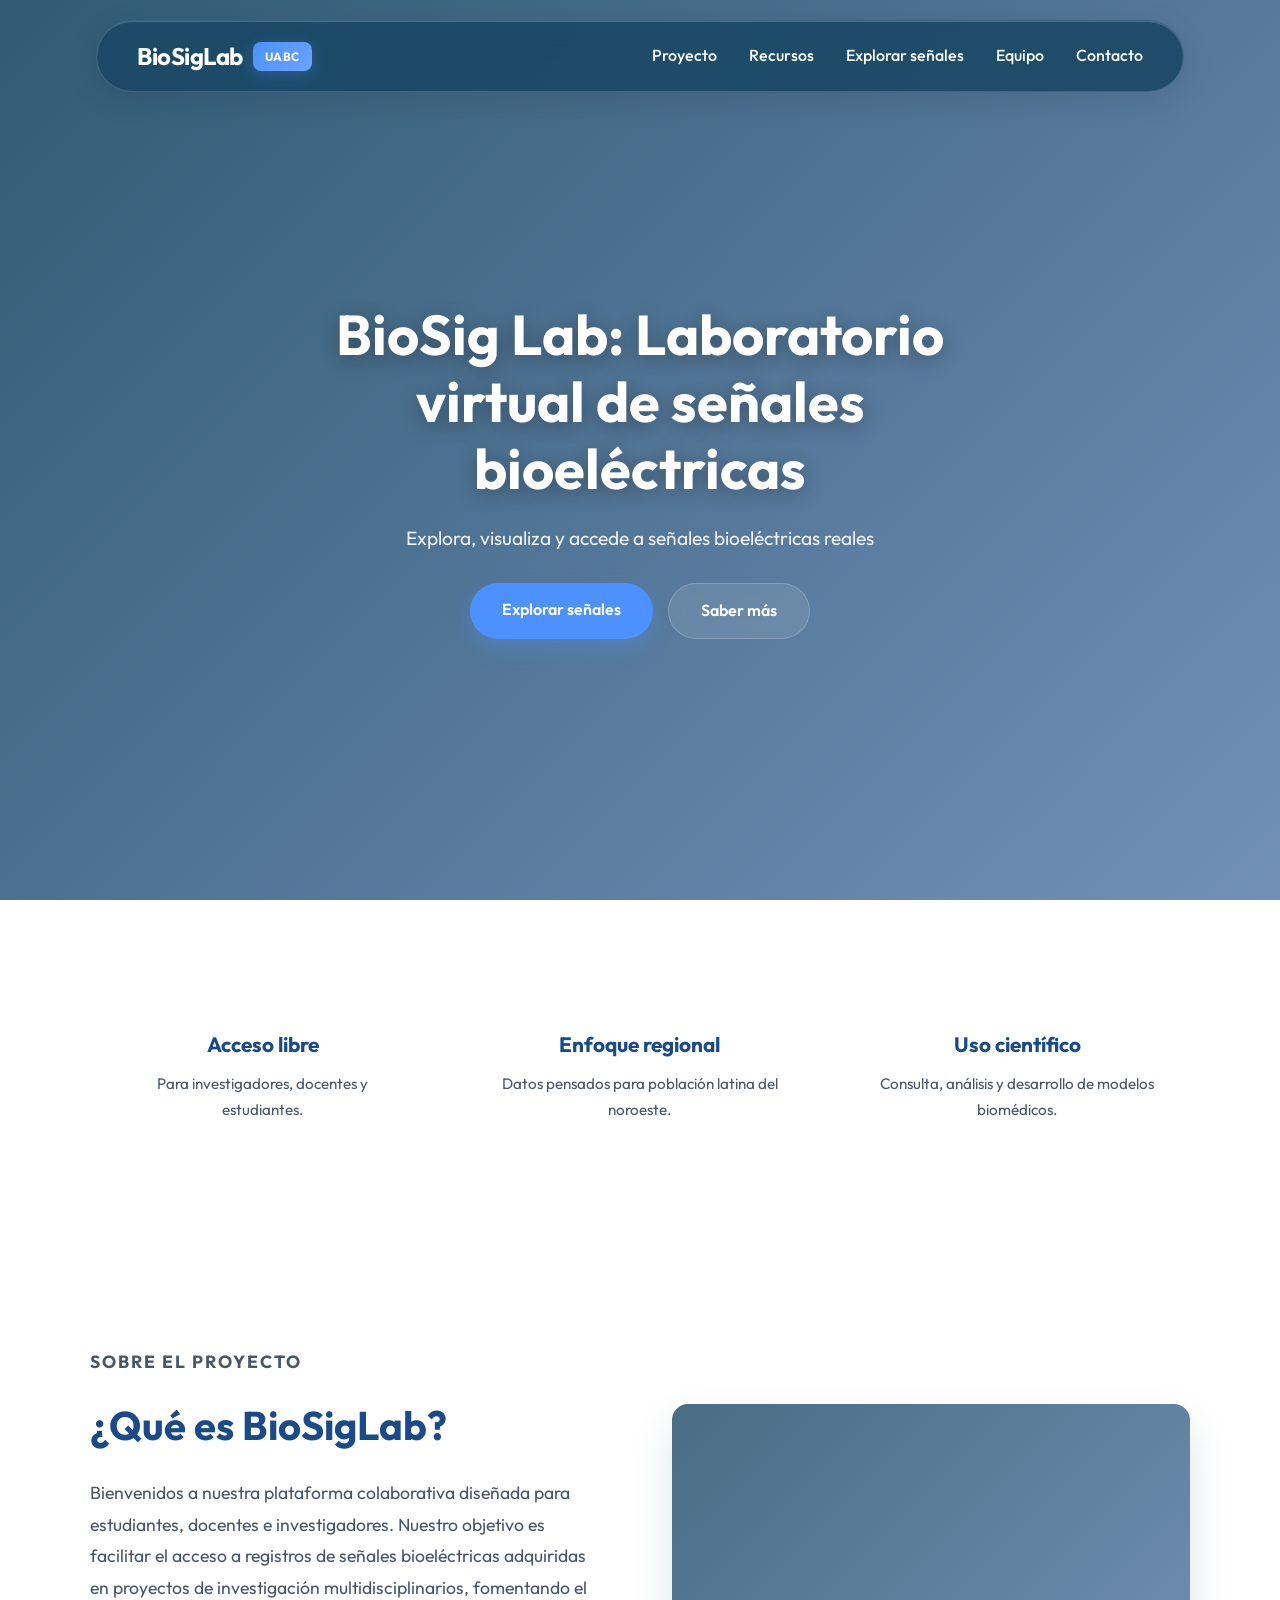
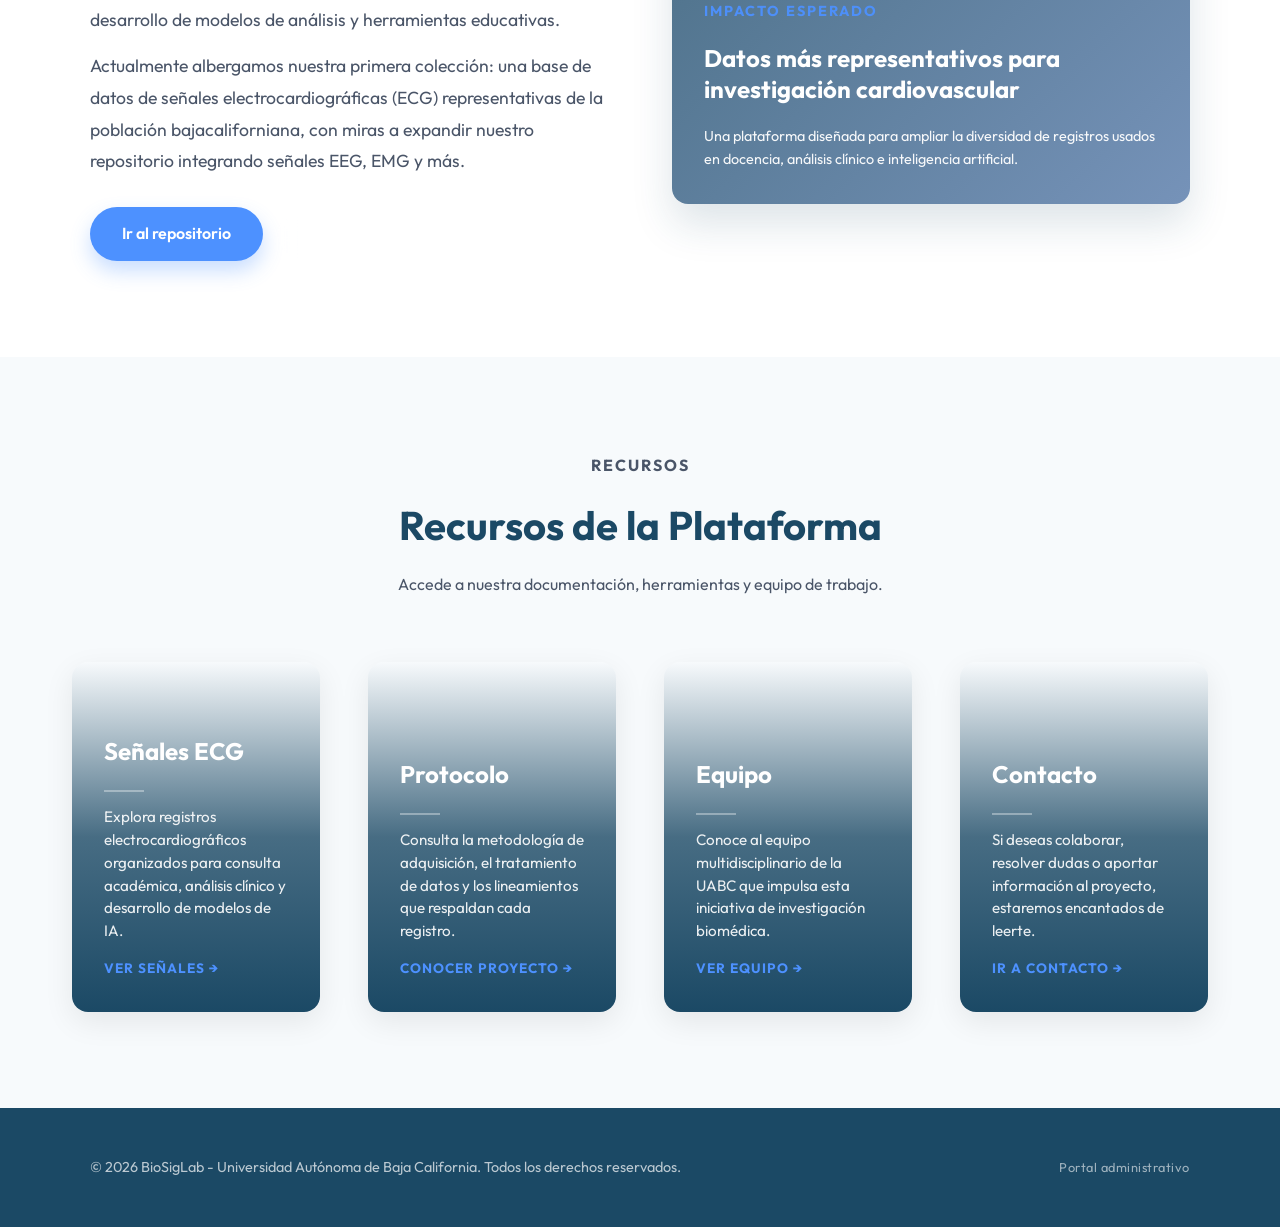
==== commit 67fae4b1: "final" ====
--- a/index.html
+++ b/index.html
@@ -2,19 +2,22 @@
 <html lang="es">
 <head>
     <meta charset="UTF-8" />
-    <meta name="viewport" content="width=device-width, initial-scale=1.0">
+    <meta name="viewport" content="width=device-width, initial-scale=1.0, viewport-fit=cover">
+    <meta name="description" content="BioSigLab - Laboratorio virtual de señales bioeléctricas de la UABC">
+    <meta name="theme-color" content="#1B4965">
     <title>BioSigLab - UABC</title>
     <link href="https://fonts.googleapis.com/css2?family=Outfit:wght@300;400;600;700&display=swap" rel="stylesheet">
+    <link rel="manifest" href="manifest.json">
     <link rel="stylesheet" href="assets/css/basestyle.css">
 </head>
 <body>
-
+    <!-- Navegación -->
     <nav class="navbar">
         <div class="nav-brand">
             <span class="logo-text">BioSigLab</span>
             <span class="logo-badge">UABC</span>
         </div>
-        <button class="nav-toggle" type="button" aria-label="Abrir menu" aria-expanded="false" aria-controls="siteMenu" onclick="toggleMenu()">
+        <button class="nav-toggle" type="button" aria-label="Abrir menú" aria-expanded="false" aria-controls="siteMenu" onclick="toggleMenu()">
             <span></span>
             <span></span>
             <span></span>
@@ -22,55 +25,53 @@
         <div id="siteMenu" class="nav-links">
             <a href="#about">Proyecto</a>
             <a href="#resources">Recursos</a>
-            <a href="pages/usuario.html">Descarga</a>
+            <a href="pages/usuario.html">Explorar señales</a>   
             <a href="pages/equipo.html">Equipo</a>
-            <a href="pages/adminlogin.html" class="btn-outline">Contacto</a>
+            <a href="pages/contactos.html">Contacto</a>
         </div>
     </nav>
+    <div id="navBackdrop" class="nav-backdrop" onclick="closeMenu()"></div>
 
+    <!-- Sección Hero -->
     <header class="hero-section">
         <div class="hero-overlay"></div>
         <div class="hero-content">
-            
             <h1>BioSig Lab: Laboratorio virtual de señales bioeléctricas</h1>
             <p>Explora, visualiza y accede a señales bioeléctricas reales</p>
             <div class="hero-actions">
                 <a href="pages/usuario.html" class="btn-primary">Explorar señales</a>
                 <a href="#about" class="btn-glass">Saber más</a>
             </div>
-            <div class="hero-highlights">
-                <span>Acceso académico</span>
-                <span>Señales ECG</span>
-                
-            </div>
+
         </div>
     </header>
 
+    <!-- Estadísticas rápidas -->
     <section class="quick-stats">
         <div class="quick-stats-grid">
-            <article class="quick-stat">
+            <div class="quick-stat">
                 <strong>Acceso libre</strong>
                 <span>Para investigadores, docentes y estudiantes.</span>
-            </article>
-            <article class="quick-stat">
+            </div>
+            <div class="quick-stat">
                 <strong>Enfoque regional</strong>
                 <span>Datos pensados para población latina del noroeste.</span>
-            </article>
-            <article class="quick-stat">
+            </div>
+            <div class="quick-stat">
                 <strong>Uso científico</strong>
                 <span>Consulta, análisis y desarrollo de modelos biomédicos.</span>
-            </article>
+            </div>
         </div>
     </section>
 
+    <!-- Sección Acerca de -->
     <section id="about" class="about-section">
         <div class="about-container">
             <div class="about-text">
                 <p class="eyebrow">Sobre el proyecto</p>
                 <h2>¿Qué es BioSigLab?</h2>
-                <p>Bienvenidos a nuestra plataforma colaborativa diseñada para estudiantes docentes e investigadores<strong> , Nuestro objetivo es facilitar el acceso a registros de señales bioeléctricas adquiridas en proyectos de investigación multidisciplinarios</strong>. fomentando el desarrollo de modelos de análisis y herramientas educativas.</p>
-                <p>Actualmente albergamos nuestra primera colección: una base de datos de señales electrocardiográficas (ECG) representativas de la población bajacaliforniana.</p>
-                <p> con miras a expandir nuestro repositorio integrando señales EEG, EMG y más.</p>
+                <p>Bienvenidos a nuestra plataforma colaborativa diseñada para estudiantes, docentes e investigadores. Nuestro objetivo es facilitar el acceso a registros de señales bioeléctricas adquiridas en proyectos de investigación multidisciplinarios, fomentando el desarrollo de modelos de análisis y herramientas educativas.</p>
+                <p>Actualmente albergamos nuestra primera colección: una base de datos de señales electrocardiográficas (ECG) representativas de la población bajacaliforniana, con miras a expandir nuestro repositorio integrando señales EEG, EMG y más.</p>
                 <div class="about-actions">
                     <a href="pages/usuario.html" class="btn-primary">Ir al repositorio</a>
                     <a href="#resources" class="btn-secondary">Ver recursos</a>
@@ -86,6 +87,7 @@
         </div>
     </section>
 
+    <!-- Sección Recursos -->
     <section id="resources" class="features-section">
         <div class="features-header">
             <p class="eyebrow">Recursos</p>
@@ -97,6 +99,7 @@
             <article class="feature-card card-ecg">
                 <div class="card-content">
                     <h3>Señales ECG</h3>
+                    <hr class="card-divider">
                     <p>Explora registros electrocardiográficos organizados para consulta académica, análisis clínico y desarrollo de modelos de IA.</p>
                     <a href="pages/usuario.html" class="card-link">Ver señales →</a>
                 </div>
@@ -105,14 +108,16 @@
             <article class="feature-card card-protocol">
                 <div class="card-content">
                     <h3>Protocolo</h3>
+                    <hr class="card-divider">
                     <p>Consulta la metodología de adquisición, el tratamiento de datos y los lineamientos que respaldan cada registro.</p>
-                    <a href="#about" class="card-link">Conocer proyecto →</a>
+                    <a href="pages/protocolo.html" class="card-link">Conocer proyecto →</a>
                 </div>
             </article>
 
             <article class="feature-card card-team">
                 <div class="card-content">
                     <h3>Equipo</h3>
+                    <hr class="card-divider">
                     <p>Conoce al equipo multidisciplinario de la UABC que impulsa esta iniciativa de investigación biomédica.</p>
                     <a href="pages/equipo.html" class="card-link">Ver equipo →</a>
                 </div>
@@ -121,41 +126,72 @@
             <article class="feature-card card-contact">
                 <div class="card-content">
                     <h3>Contacto</h3>
+                    <hr class="card-divider">
                     <p>Si deseas colaborar, resolver dudas o aportar información al proyecto, estaremos encantados de leerte.</p>
-                    <a href="pages/adminlogin.html" class="card-link">Ir a contacto →</a>
+                    <a href="pages/contactos.html" class="card-link">Ir a contacto →</a>
                 </div>
             </article>
         </div>
     </section>
 
+    <!-- Footer -->
     <footer class="site-footer">
         <div class="footer-content">
-            <p>© 2026 BioSigLab - Universidad Autónoma de Baja California. Todos los derechos reservados.</p>
+            <p>&copy; 2026 BioSigLab - Universidad Autónoma de Baja California. Todos los derechos reservados.</p>
             <a href="pages/adminlogin.html" class="footer-admin-link">Portal administrativo</a>
         </div>
     </footer>
 
+    <!-- Script -->
+    <script src="assets/js/offline.js"></script>
     <script>
+        function syncMenuState(isOpen) {
+            const menu = document.getElementById("siteMenu");
+            const button = document.querySelector(".nav-toggle");
+            const backdrop = document.getElementById("navBackdrop");
+
+            menu.classList.toggle("is-open", isOpen);
+            button.setAttribute("aria-expanded", String(isOpen));
+            document.body.classList.toggle("menu-open", isOpen);
+            backdrop.classList.toggle("is-visible", isOpen);
+        }
+
         function toggleMenu() {
             const menu = document.getElementById("siteMenu");
-            const button = document.querySelector(".nav-toggle");
-            const isOpen = menu.classList.toggle("is-open");
-
-            button.setAttribute("aria-expanded", String(isOpen));
-            document.body.classList.toggle("menu-open", isOpen);
+            syncMenuState(!menu.classList.contains("is-open"));
         }
 
+        function closeMenu() {
+            syncMenuState(false);
+        }
+
+        // Cerrar menú al hacer clic en un enlace
         document.querySelectorAll("#siteMenu a").forEach((link) => {
             link.addEventListener("click", () => {
-                const menu = document.getElementById("siteMenu");
-                const button = document.querySelector(".nav-toggle");
-
-                menu.classList.remove("is-open");
-                button.setAttribute("aria-expanded", "false");
-                document.body.classList.remove("menu-open");
+                closeMenu();
             });
         });
+
+        // Cerrar menú al redimensionar pantalla
+        window.addEventListener("resize", () => {
+            if (window.innerWidth > 768) {
+                closeMenu();
+            }
+        });
+
+        // Cerrar menú con tecla Escape
+        window.addEventListener("keydown", (event) => {
+            if (event.key === "Escape") {
+                closeMenu();
+            }
+        });
+
+        // Cerrar menú al hacer scroll
+        document.addEventListener("scroll", () => {
+            if (document.getElementById("siteMenu").classList.contains("is-open")) {
+                closeMenu();
+            }
+        }, { passive: true });
     </script>
-
 </body>
 </html>
--- a/assets/css/basestyle.css
+++ b/assets/css/basestyle.css
@@ -17,6 +17,10 @@
     box-sizing: border-box;
 }
 
+html {
+    scroll-behavior: smooth;
+}
+
 body {
     font-family: 'Outfit', sans-serif;
     background-color: var(--bg-light);
@@ -25,81 +29,254 @@
     overflow-x: hidden;
 }
 
-html {
-    scroll-behavior: smooth;
+body.menu-open {
+    overflow: hidden;
 }
 
 .navbar {
     position: fixed;
-    top: 0;
-    width: 100%;
+    top: 15px;
+    left: 50%;
+    transform: translateX(-50%);
+    width: calc(100% - 2rem);
+    max-width: 95%;
     display: flex;
     justify-content: space-between;
     align-items: center;
-    padding: 1.2rem 4rem;
-    background: rgba(27, 73, 101, 0.85); 
-    backdrop-filter: blur(12px); 
+    padding: 0.8rem 1.5rem;
+    background: rgba(27, 73, 101, 0.92); 
+    backdrop-filter: blur(20px);
+    border-radius: 100px;
     z-index: 1000;
-    border-bottom: 1px solid rgba(255,255,255,0.1);
+    border: 1px solid rgba(255,255,255,0.15);
+    box-shadow: 0 8px 32px rgba(0, 0, 0, 0.1), inset 0 1px 1px rgba(255,255,255,0.2);
+}
+
+.top-back-button {
+    position: fixed;
+    top: 92px;
+    left: 24px;
+    z-index: 1001;
+    display: inline-flex;
+    align-items: center;
+    gap: 8px;
+    min-height: 44px;
+    padding: 10px 16px;
+    border-radius: 999px;
+    background: rgba(255, 255, 255, 0.94);
+    color: var(--primary-dark);
+    border: 1px solid rgba(27, 73, 101, 0.16);
+    box-shadow: 0 12px 30px rgba(13, 27, 42, 0.18);
+    font-size: 0.95rem;
+    font-weight: 700;
+    text-decoration: none;
+    line-height: 1;
+    -webkit-tap-highlight-color: transparent;
+    touch-action: manipulation;
+}
+
+.top-back-button:hover,
+.top-back-button:focus-visible {
+    background: #ffffff;
+    color: var(--accent);
+    transform: translateY(-2px);
+    outline: none;
+}
+
+.top-back-button span {
+    font-size: 1.15rem;
+    line-height: 1;
+}
+
+@media (min-width: 769px) {
+    .navbar {
+        padding: 0.8rem 2rem;
+        max-width: 90%;
+    }
+}
+
+@media (min-width: 1024px) {
+    .navbar {
+        top: 20px;
+        padding: 0.9rem 2.5rem;
+        max-width: 85%;
+    }
 }
 
 .nav-brand {
     display: flex;
     align-items: center;
     gap: 10px;
+    min-width: auto;
+}
+
+.logo-text {
+    color: var(--text-light);
+    font-size: 1.3rem;
+    font-weight: 700;
+    letter-spacing: -0.5px;
+}
+
+@media (min-width: 768px) {
+    .logo-text {
+        font-size: 1.4rem;
+    }
+}
+
+@media (min-width: 1024px) {
+    .logo-text {
+        font-size: 1.5rem;
+    }
+}
+
+.logo-badge {
+    background: linear-gradient(135deg, var(--accent), #6ba3ff);
+    color: white;
+    padding: 4px 10px;
+    border-radius: 8px;
+    font-size: 0.65rem;
+    font-weight: 700;
+    letter-spacing: 0.5px;
+    box-shadow: 0 4px 15px rgba(77, 145, 255, 0.3);
+}
+
+@media (min-width: 768px) {
+    .logo-badge {
+        font-size: 0.75rem;
+        padding: 5px 12px;
+    }
+}
+
+.nav-toggle {
+    display: none;
+    flex-direction: column;
+    background: none;
+    border: none;
+    cursor: pointer;
+    padding: 8px;
+    z-index: 1001;
+    gap: 5px;
+}
+
+.nav-toggle span {
+    width: 24px;
+    height: 2.5px;
+    background: var(--text-light);
+    transition: var(--transition);
+    border-radius: 2px;
+}
+
+.nav-toggle[aria-expanded="true"] span:nth-child(1) {
+    transform: rotate(45deg) translate(10px, 10px);
+}
+
+.nav-toggle[aria-expanded="true"] span:nth-child(2) {
+    opacity: 0;
+}
+
+.nav-toggle[aria-expanded="true"] span:nth-child(3) {
+    transform: rotate(-45deg) translate(7px, -7px);
+}
+
+@media (max-width: 768px) {
+    .top-back-button {
+        top: 84px;
+        left: 16px;
+        padding: 10px 14px;
+        font-size: 0.88rem;
+    }
+
+    .nav-toggle {
+        display: flex;
+    }
 }
 
 .nav-links {
     display: flex;
+    gap: 2rem;
     align-items: center;
-    flex-wrap: wrap;
-}
-
-.nav-toggle {
+}
+
+@media (max-width: 768px) {
+    .nav-links {
+        position: fixed;
+        top: 80px;
+        left: 1rem;
+        right: 1rem;
+        flex-direction: column;
+        background: rgba(27, 73, 101, 0.98);
+        padding: 1.5rem;
+        gap: 1rem;
+        justify-content: flex-start;
+        border-radius: 30px;
+        transform: translateY(-20px);
+        opacity: 0;
+        visibility: hidden;
+        transition: all 0.3s ease;
+        z-index: 999;
+        box-shadow: 0 10px 40px rgba(0, 0, 0, 0.2);
+    }
+
+    .nav-links.is-open {
+        transform: translateY(0);
+        opacity: 1;
+        visibility: visible;
+    }
+}
+
+.nav-backdrop {
     display: none;
-    width: 48px;
-    height: 48px;
-    border: 1px solid rgba(255, 255, 255, 0.18);
-    border-radius: 14px;
-    background: rgba(255, 255, 255, 0.08);
-    align-items: center;
-    justify-content: center;
-    flex-direction: column;
-    gap: 5px;
-    cursor: pointer;
-    transition: var(--transition);
-}
-
-.nav-toggle span {
-    display: block;
-    width: 20px;
-    height: 2px;
-    border-radius: 999px;
-    background: var(--text-light);
-    transition: var(--transition);
-}
-
-.logo-text {
-    color: var(--text-light);
-    font-size: 1.5rem;
-    font-weight: 700;
-}
-
-.logo-badge {
-    background: var(--accent);
-    color: white;
-    padding: 3px 8px;
-    border-radius: 8px;
-    font-size: 0.8rem;
-    font-weight: 600;
+    position: fixed;
+    top: 0;
+    left: 0;
+    right: 0;
+    bottom: 0;
+    background: rgba(0, 0, 0, 0.3);
+    z-index: 998;
+    opacity: 0;
+    pointer-events: none;
+    transition: opacity 0.3s ease;
+}
+
+@media (max-width: 768px) {
+    .nav-backdrop {
+        display: block;
+    }
+
+    .nav-backdrop.is-visible {
+        opacity: 1;
+        pointer-events: auto;
+    }
 }
 
 .nav-links a {
     color: var(--text-light);
     text-decoration: none;
-    margin-left: 2rem;
     font-weight: 500;
     transition: var(--transition);
+    padding: 0.5rem 0;
+    position: relative;
+}
+
+.nav-links a::after {
+    content: '';
+    position: absolute;
+    bottom: 0;
+    left: 0;
+    width: 0;
+    height: 2px;
+    background: var(--accent);
+    transition: width 0.3s ease;
+}
+
+.nav-links a:hover::after {
+    width: 100%;
+}
+
+@media (min-width: 769px) {
+    .nav-links a {
+        padding: 0.5rem 0;
+    }
 }
 
 .nav-links a:hover {
@@ -107,23 +284,27 @@
 }
 
 .btn-outline {
-    border: 1px solid rgba(255,255,255,0.5);
-    padding: 8px 20px;
+    border: 1.5px solid rgba(255,255,255,0.6);
+    padding: 8px 18px;
     border-radius: 50px;
+    display: inline-block;
+    transition: var(--transition);
+    background: transparent;
+    -webkit-tap-highlight-color: transparent;
+    touch-action: manipulation;
 }
 
 .btn-outline:hover {
-    background: white;
-    color: var(--primary-dark) !important;
-}
-
-.nav-toggle:hover {
-    background: rgba(255, 255, 255, 0.16);
+    background: var(--accent);
+    color: white !important;
+    border-color: var(--accent);
+    transform: translateY(-2px);
 }
 
 .hero-section {
     position: relative;
-    height: 90vh;
+    min-height: 100vh;
+    height: auto;
     display: flex;
     align-items: center;
     justify-content: center;
@@ -132,60 +313,105 @@
     background-size: cover;
     background-position: center;
     background-attachment: fixed; 
+    padding-top: 40px;
+}
+
+@media (max-width: 768px) {
+    .hero-section {
+        min-height: 80vh;
+        padding-top: 30px;
+        background-attachment: scroll;
+    }
 }
 
 .hero-overlay {
     position: absolute;
     top: 0; left: 0; right: 0; bottom: 0;
     background: linear-gradient(135deg, rgba(27, 73, 101, 0.9) 0%, rgba(26, 74, 138, 0.6) 100%);
+    pointer-events: none;
 }
 
 .hero-content {
     position: relative;
     z-index: 1;
     max-width: 800px;
-    padding: 0 20px;
+    padding: 2rem;
     color: var(--text-light);
     animation: fadeUp 1s ease;
 }
 
+@media (max-width: 768px) {
+    .hero-content {
+        padding: 1.5rem;
+    }
+}
+
 .hero-content h1 {
-    font-size: clamp(2.7rem, 5vw, 3.5rem);
-    line-height: 1.1;
+    font-size: 2.5rem;
+    line-height: 1.2;
     margin-bottom: 20px;
     text-shadow: 0 4px 20px rgba(0,0,0,0.3);
 }
 
+@media (min-width: 768px) {
+    .hero-content h1 {
+        font-size: 3rem;
+    }
+}
+
+@media (min-width: 1024px) {
+    .hero-content h1 {
+        font-size: 3.5rem;
+    }
+}
+
 .hero-content p {
-    font-size: clamp(1rem, 2vw, 1.2rem);
+    font-size: 1rem;
     margin-bottom: 30px;
     opacity: 0.9;
 }
 
-.hero-kicker {
-    display: inline-flex;
-    margin-bottom: 18px;
-    padding: 8px 16px;
-    border-radius: 999px;
-    border: 1px solid rgba(255, 255, 255, 0.22);
-    background: rgba(255, 255, 255, 0.12);
-    font-size: 0.92rem !important;
-    font-weight: 600;
-    letter-spacing: 0.03em;
-    backdrop-filter: blur(8px);
-}
-
-.hero-actions { display: flex; gap: 15px; justify-content: center; }
-
-.btn-primary, .btn-glass, .btn-secondary {
-    padding: 14px 32px;
+@media (min-width: 768px) {
+    .hero-content p {
+        font-size: 1.2rem;
+    }
+}
+
+.hero-actions { 
+    display: flex; 
+    gap: 15px; 
+    justify-content: center; 
+    flex-wrap: wrap;
+}
+
+@media (max-width: 600px) {
+    .hero-actions {
+        flex-direction: column;
+        gap: 10px;
+        align-items: center;
+    }
+}
+
+.btn-primary, .btn-glass {
+    padding: 12px 24px;
     border-radius: 50px;
     text-decoration: none;
     font-weight: 600;
     transition: var(--transition);
-    display: inline-flex;
-    align-items: center;
-    justify-content: center;
+    font-size: 0.95rem;
+    display: inline-block;
+    position: relative;
+    z-index: 2;
+    cursor: pointer;
+    -webkit-tap-highlight-color: transparent;
+    touch-action: manipulation;
+}
+
+@media (min-width: 768px) {
+    .btn-primary, .btn-glass {
+        padding: 14px 32px;
+        font-size: 1rem;
+    }
 }
 
 .btn-primary {
@@ -197,6 +423,10 @@
 .btn-primary:hover {
     transform: translateY(-3px);
     box-shadow: 0 15px 25px rgba(77, 145, 255, 0.4);
+}
+
+.btn-primary:active {
+    transform: translateY(-1px);
 }
 
 .btn-glass {
@@ -206,173 +436,333 @@
     color: white;
 }
 
+.btn-glass:hover { 
+    background: rgba(255, 255, 255, 0.2); 
+    transform: translateY(-3px); 
+}
+
 .btn-secondary {
-    background: white;
-    border: 1px solid rgba(27, 73, 101, 0.12);
-    color: var(--primary-dark);
-    box-shadow: 0 12px 25px rgba(27, 73, 101, 0.1);
-}
-
-.btn-secondary:hover {
-    transform: translateY(-3px);
-    box-shadow: 0 18px 30px rgba(27, 73, 101, 0.14);
-}
-
-.btn-glass:hover { background: rgba(255, 255, 255, 0.2); transform: translateY(-3px); }
-
-.hero-highlights {
-    margin-top: 28px;
-    display: flex;
-    flex-wrap: wrap;
-    justify-content: center;
-    gap: 12px;
-}
-
-.hero-highlights span {
-    padding: 10px 16px;
-    border-radius: 999px;
-    background: rgba(255, 255, 255, 0.14);
-    border: 1px solid rgba(255, 255, 255, 0.16);
-    font-size: 0.92rem;
-}
-
-.quick-stats {
+    background: rgba(255, 255, 255, 0.1);
+    backdrop-filter: blur(10px);
+    border: 1px solid rgba(255, 255, 255, 0.2);
+    color: white;
+    padding: 12px 24px;
+    border-radius: 50px;
+    text-decoration: none;
+    font-weight: 600;
+    transition: var(--transition);
+    display: inline-block;
     position: relative;
     z-index: 2;
-    margin-top: -56px;
-    padding: 0 2rem;
+    cursor: pointer;
+    -webkit-tap-highlight-color: transparent;
+    touch-action: manipulation;
+}
+
+.btn-secondary:hover {
+    background: rgba(255, 255, 255, 0.2);
+    transform: translateY(-3px);
+}
+
+.hero-highlights {
+    display: flex;
+    gap: 20px;
+    justify-content: center;
+    margin-top: 40px;
+    flex-wrap: wrap;
+}
+
+.hero-highlights span {
+    padding: 10px 20px;
+    background: rgba(255, 255, 255, 0.1);
+    border: 1px solid rgba(255, 255, 255, 0.2);
+    border-radius: 50px;
+    font-size: 0.9rem;
+    font-weight: 600;
+    backdrop-filter: blur(10px);
+}
+
+.quick-stats {
+    padding: 3rem 2rem;
+    background: white;
+}
+
+@media (min-width: 768px) {
+    .quick-stats {
+        padding: 4rem 2rem;
+    }
+}
+
+@media (min-width: 1024px) {
+    .quick-stats {
+        padding: 6rem 2rem;
+    }
 }
 
 .quick-stats-grid {
     max-width: 1100px;
     margin: 0 auto;
     display: grid;
-    grid-template-columns: repeat(3, minmax(0, 1fr));
-    gap: 18px;
+    grid-template-columns: 1fr;
+    gap: 2rem;
+}
+
+@media (min-width: 768px) {
+    .quick-stats-grid {
+        grid-template-columns: repeat(3, 1fr);
+        gap: 2rem;
+    }
 }
 
 .quick-stat {
-    padding: 24px;
-    border-radius: 20px;
-    background: rgba(255, 255, 255, 0.92);
-    box-shadow: 0 18px 40px rgba(27, 73, 101, 0.12);
-    border: 1px solid rgba(27, 73, 101, 0.06);
+    text-align: center;
+    padding: 1.5rem;
+}
+
+@media (min-width: 768px) {
+    .quick-stat {
+        padding: 2rem;
+    }
 }
 
 .quick-stat strong {
     display: block;
-    color: var(--primary-dark);
-    font-size: 1.05rem;
-    margin-bottom: 6px;
+    color: var(--primary);
+    font-size: 1.2rem;
+    margin-bottom: 10px;
+}
+
+@media (min-width: 768px) {
+    .quick-stat strong {
+        font-size: 1.3rem;
+    }
 }
 
 .quick-stat span {
     color: var(--text-muted);
+    font-size: 0.95rem;
+    line-height: 1.5;
 }
 
 .about-section {
-    padding: 7rem 2rem 6rem;
+    padding: 3rem 2rem;
     background: white;
+}
+
+@media (min-width: 768px) {
+    .about-section {
+        padding: 6rem 2rem;
+    }
 }
 
 .about-container {
     max-width: 1100px;
     margin: 0 auto;
     display: grid;
-    grid-template-columns: 1fr 1fr;
-    gap: 4rem;
+    grid-template-columns: 1fr;
+    gap: 2rem;
     align-items: center;
+}
+
+@media (min-width: 768px) {
+    .about-container {
+        grid-template-columns: 1fr 1fr;
+        gap: 3rem;
+    }
+}
+
+@media (min-width: 1024px) {
+    .about-container {
+        gap: 4rem;
+    }
 }
 
 .eyebrow {
     color: var(--accent);
     text-transform: uppercase;
     letter-spacing: 2px;
-    font-size: 0.8rem;
+    font-size: 0.75rem;
     font-weight: 700;
     margin-bottom: 10px;
 }
 
+@media (min-width: 768px) {
+    .eyebrow {
+        font-size: 0.8rem;
+    }
+}
+
 .about-text h2 {
-    font-size: clamp(2rem, 4vw, 2.5rem);
+    font-size: 2rem;
     color: var(--primary);
     margin-bottom: 20px;
+}
+
+@media (min-width: 768px) {
+    .about-text h2 {
+        font-size: 2.5rem;
+    }
 }
 
 .about-text p {
     color: var(--text-muted);
     margin-bottom: 15px;
-    font-size: 1.1rem;
+    font-size: 0.95rem;
+    line-height: 1.8;
+}
+
+@media (min-width: 768px) {
+    .about-text p {
+        font-size: 1.1rem;
+    }
 }
 
 .about-actions {
     display: flex;
+    gap: 15px;
+    margin-top: 30px;
     flex-wrap: wrap;
-    gap: 14px;
-    margin-top: 28px;
+}
+
+@media (max-width: 600px) {
+    .about-actions {
+        flex-direction: column;
+        align-items: flex-start;
+    }
 }
 
 .about-image-card {
-    height: 400px;
+    height: 300px;
     border-radius: var(--radius);
-    background-image: url('https://images.unsplash.com/photo-1576091160550-2173ff9e5ee5?q=80&w=800&auto=format&fit=crop');
+    background-image: url('assets/images/laboratorio.jpg');
     background-size: cover;
     background-position: center;
     box-shadow: 0 20px 40px rgba(27, 73, 101, 0.15);
-    position: relative;
     overflow: hidden;
-    display: flex;
-    align-items: end;
+}
+
+@media (min-width: 768px) {
+    .about-image-card {
+        height: 350px;
+    }
+}
+
+@media (min-width: 1024px) {
+    .about-image-card {
+        height: 400px;
+    }
 }
 
 .about-image-overlay {
     width: 100%;
-    padding: 26px;
+    height: 100%;
+    background: linear-gradient(135deg, rgba(27, 73, 101, 0.8) 0%, rgba(26, 74, 138, 0.6) 100%);
+    display: flex;
+    flex-direction: column;
+    justify-content: flex-end;
+    padding: 2rem;
     color: white;
-    background: linear-gradient(to top, rgba(27, 73, 101, 0.95) 0%, rgba(27, 73, 101, 0.7) 55%, rgba(27, 73, 101, 0.08) 100%);
+    text-align: left;
 }
 
 .about-image-overlay h3 {
-    font-size: 1.7rem;
-    line-height: 1.2;
-    margin-bottom: 12px;
+    font-size: 1.3rem;
+    margin: 10px 0;
+    line-height: 1.3;
+}
+
+@media (min-width: 768px) {
+    .about-image-overlay h3 {
+        font-size: 1.5rem;
+    }
 }
 
 .about-image-overlay p {
-    opacity: 0.92;
+    font-size: 0.9rem;
+    opacity: 0.95;
+    margin-top: 10px;
 }
 
 .features-section {
-    padding: 6rem 2rem;
+    padding: 3rem 2rem;
     max-width: 1200px;
     margin: 0 auto;
 }
 
+@media (min-width: 768px) {
+    .features-section {
+        padding: 4rem 2rem;
+    }
+}
+
+@media (min-width: 1024px) {
+    .features-section {
+        padding: 6rem 2rem;
+    }
+}
+
 .features-header {
     text-align: center;
-    margin-bottom: 4rem;
+    margin-bottom: 3rem;
+}
+
+@media (min-width: 768px) {
+    .features-header {
+        margin-bottom: 4rem;
+    }
 }
 
 .features-header h2 {
-    font-size: clamp(2rem, 4vw, 2.5rem);
+    font-size: 2rem;
     color: var(--primary-dark);
-}
-
-.features-header p:last-child {
-    max-width: 680px;
-    margin: 12px auto 0;
+    margin: 15px 0;
+}
+
+@media (min-width: 768px) {
+    .features-header h2 {
+        font-size: 2.5rem;
+    }
+}
+
+.features-header p {
     color: var(--text-muted);
+    font-size: 0.95rem;
+}
+
+@media (min-width: 768px) {
+    .features-header p {
+        font-size: 1rem;
+    }
 }
 
 .cards-grid {
     display: grid;
-    grid-template-columns: repeat(auto-fit, minmax(260px, 1fr));
-    gap: 30px;
+    grid-template-columns: 1fr;
+    gap: 2rem;
+}
+
+@media (min-width: 600px) {
+    .cards-grid {
+        grid-template-columns: repeat(2, 1fr);
+    }
+}
+
+@media (min-width: 1024px) {
+    .cards-grid {
+        grid-template-columns: repeat(4, 1fr);
+        gap: 2.5rem;
+    }
+}
+
+@media (min-width: 1200px) {
+    .cards-grid {
+        gap: 3rem;
+    }
 }
 
 .feature-card {
     position: relative;
-    height: 350px;
+    height: 300px;
     border-radius: var(--radius);
     overflow: hidden;
     cursor: pointer;
@@ -380,6 +770,12 @@
     transition: var(--transition);
 }
 
+@media (min-width: 768px) {
+    .feature-card {
+        height: 350px;
+    }
+}
+
 .feature-card:hover {
     transform: translateY(-10px);
     box-shadow: 0 20px 40px rgba(26, 74, 138, 0.2);
@@ -393,7 +789,7 @@
 .card-content {
     position: absolute;
     bottom: 0; left: 0; right: 0;
-    padding: 30px 20px;
+    padding: 1.5rem;
     background: linear-gradient(to top, rgba(27, 73, 101, 1) 0%, rgba(27, 73, 101, 0.8) 50%, transparent 100%);
     color: white;
     height: 100%;
@@ -403,29 +799,79 @@
     transition: var(--transition);
 }
 
+@media (min-width: 768px) {
+    .card-content {
+        padding: 2rem;
+    }
+}
+
 .feature-card:hover .card-content {
     background: linear-gradient(to top, rgba(27, 73, 101, 1) 0%, rgba(27, 73, 101, 0.9) 70%, rgba(27, 73, 101, 0.4) 100%);
 }
 
-.card-content h3 { font-size: 1.5rem; margin-bottom: 10px; }
-.card-content p { font-size: 0.95rem; opacity: 0.9; margin-bottom: 15px; }
+.card-content h3 { 
+    font-size: 1.3rem; 
+    margin-bottom: 10px; 
+}
+/* ── Card title divider (uniform across all cards) ─────────── */
+.card-divider {
+    border: none;
+    border-top: 2px solid rgba(255, 255, 255, 0.35);
+    margin: 10px 0 14px;
+    width: 40px;
+}
+
+
+@media (min-width: 768px) {
+    .card-content h3 {
+        font-size: 1.5rem;
+    }
+}
+
+.card-content p { 
+    font-size: 0.85rem;
+    opacity: 0.9; 
+    margin-bottom: 15px; 
+    line-height: 1.5;
+}
+
+@media (min-width: 768px) {
+    .card-content p {
+        font-size: 0.95rem;
+    }
+}
 
 .card-link {
     color: var(--accent);
     text-decoration: none;
     font-weight: 700;
     text-transform: uppercase;
-    font-size: 0.85rem;
+    font-size: 0.8rem;
     letter-spacing: 1px;
-}
-
-.card-link:hover { color: white; }
+    transition: var(--transition);
+}
+
+@media (min-width: 768px) {
+    .card-link {
+        font-size: 0.85rem;
+    }
+}
+
+.card-link:hover { 
+    color: white; 
+}
 
 .site-footer {
     background-color: var(--primary-dark);
     color: rgba(255,255,255,0.7);
-    padding: 30px 20px;
-    font-size: 0.9rem;
+    padding: 2rem;
+    font-size: 0.85rem;
+}
+
+@media (min-width: 768px) {
+    .site-footer {
+        padding: 3rem 2rem;
+    }
 }
 
 .footer-content {
@@ -434,223 +880,78 @@
     display: flex;
     align-items: center;
     justify-content: space-between;
-    gap: 16px;
+    gap: 1rem;
+}
+
+@media (max-width: 768px) {
+    .footer-content {
+        flex-direction: column;
+        text-align: center;
+        gap: 1rem;
+    }
+}
+
+.footer-content p {
+    font-size: 0.85rem;
+}
+
+@media (min-width: 768px) {
+    .footer-content p {
+        font-size: 0.9rem;
+    }
 }
 
 .footer-admin-link {
     color: rgba(255,255,255,0.58);
     text-decoration: none;
-    font-size: 0.82rem;
+    font-size: 0.8rem;
     letter-spacing: 0.04em;
     transition: var(--transition);
+    white-space: nowrap;
 }
 
 .footer-admin-link:hover {
     color: rgba(255,255,255,0.9);
 }
 
-@media (max-width: 1100px) {
-    .navbar {
-        padding: 1rem 2rem;
-    }
-
-    .hero-section {
-        min-height: 86vh;
-        padding-inline: 1.5rem;
-    }
-
-    .quick-stats-grid {
-        grid-template-columns: repeat(2, minmax(0, 1fr));
-    }
-
-    .about-container {
-        gap: 2.25rem;
-    }
-
-    .cards-grid {
-        grid-template-columns: repeat(2, minmax(0, 1fr));
-    }
+/* Animaciones */
+@keyframes fadeUp {
+    from {
+        opacity: 0;
+        transform: translateY(30px);
+    }
+    to {
+        opacity: 1;
+        transform: translateY(0);
+    }
+}
+
+/* Scroll padding para navegación fija */
+html {
+    scroll-padding-top: 120px;
 }
 
 @media (max-width: 768px) {
-    .navbar {
-        padding: 1rem 1.2rem;
-        flex-wrap: wrap;
-        gap: 12px;
-    }
-
-    .nav-toggle {
-        display: inline-flex;
-        margin-left: auto;
-    }
-
-    .nav-links {
-        display: none;
-        width: 100%;
-        flex-direction: column;
-        align-items: stretch;
-        gap: 10px;
-        padding: 16px;
-        border-radius: 20px;
-        background: rgba(9, 28, 43, 0.88);
-        border: 1px solid rgba(255, 255, 255, 0.08);
-        box-shadow: 0 18px 40px rgba(5, 17, 27, 0.24);
-    }
-
-    .nav-links.is-open {
-        display: flex;
-    }
-
-    .nav-links a {
-        margin-left: 0;
-        width: 100%;
-        text-align: center;
-        padding: 10px 14px;
-        border-radius: 14px;
-    }
-
-    .nav-links a.btn-outline {
-        border-color: rgba(255, 255, 255, 0.22);
-    }
-
-    .hero-section {
-        height: auto;
-        min-height: 90vh;
-        padding: 8rem 0 5rem;
-        background-attachment: scroll;
-    }
-
-    .hero-content {
-        max-width: 100%;
-        padding: 0 12px;
-    }
-
-    .hero-content h1 {
-        font-size: 2.6rem;
-    }
-
-    .hero-actions,
-    .about-actions {
-        flex-direction: column;
-    }
-
-    .btn-primary,
-    .btn-glass,
-    .btn-secondary {
-        width: min(100%, 320px);
-    }
-
-    .quick-stats {
-        margin-top: -24px;
-        padding: 0 1rem;
-    }
-
-    .quick-stats-grid,
-    .about-container {
-        grid-template-columns: 1fr;
-    }
-
-    .about-image-card {
-        min-height: 340px;
-    }
-
-    .about-section,
-    .features-section {
-        padding-inline: 1rem;
-    }
-
-    .cards-grid {
-        grid-template-columns: 1fr;
-        gap: 20px;
-    }
-
-    .feature-card {
-        height: 320px;
-    }
-
-    .footer-content {
-        flex-direction: column;
-        text-align: center;
-    }
-}
-
-@media (max-width: 560px) {
-    .navbar {
-        padding: 0.9rem 0.85rem;
-    }
-
-    .logo-text {
-        font-size: 1.25rem;
-    }
-
-    .nav-links {
-        width: 100%;
-        justify-content: center;
-        gap: 8px;
-    }
-
-    .nav-links a {
-        font-size: 0.95rem;
-    }
-
-    .btn-outline {
-        padding: 7px 16px;
-    }
-
-    .hero-section {
-        min-height: auto;
-        padding: 7.5rem 0 4rem;
-    }
-
-    .hero-content h1 {
-        font-size: 2.1rem;
-    }
-
-    .hero-highlights {
-        margin-top: 22px;
-        gap: 10px;
-    }
-
-    .hero-highlights span {
-        width: 100%;
-        max-width: 280px;
-        text-align: center;
-    }
-
-    .quick-stats-grid {
-        grid-template-columns: 1fr;
-    }
-
-    .quick-stat {
-        padding: 20px;
-    }
-
-    .about-section {
-        padding-top: 5.5rem;
-    }
-
-    .about-text p,
-    .features-header p:last-child {
-        font-size: 1rem;
-    }
-
-    .about-image-card {
-        min-height: 280px;
-    }
-
-    .about-image-overlay {
-        padding: 20px;
-    }
-
-    .about-image-overlay h3 {
-        font-size: 1.35rem;
-    }
-
-    .feature-card {
-        height: 290px;
-    }
-
-    .card-content {
-        padding: 22px 16px;
-    }
-}
+    html {
+        scroll-padding-top: 100px;
+    }
+}
+
+/* Estilos de accesibilidad */
+@media (prefers-reduced-motion: reduce) {
+    * {
+        animation: none !important;
+        transition: none !important;
+    }
+}
+
+/* ── Límite notice (XML table + encuestas) ─────────────────── */
+.limite-aviso {
+    font-size: .8rem;
+    color: #888;
+    background: #f8f9fa;
+    border: 1px solid #e0e0e0;
+    border-radius: 6px;
+    padding: 6px 12px;
+    display: inline-block;
+}
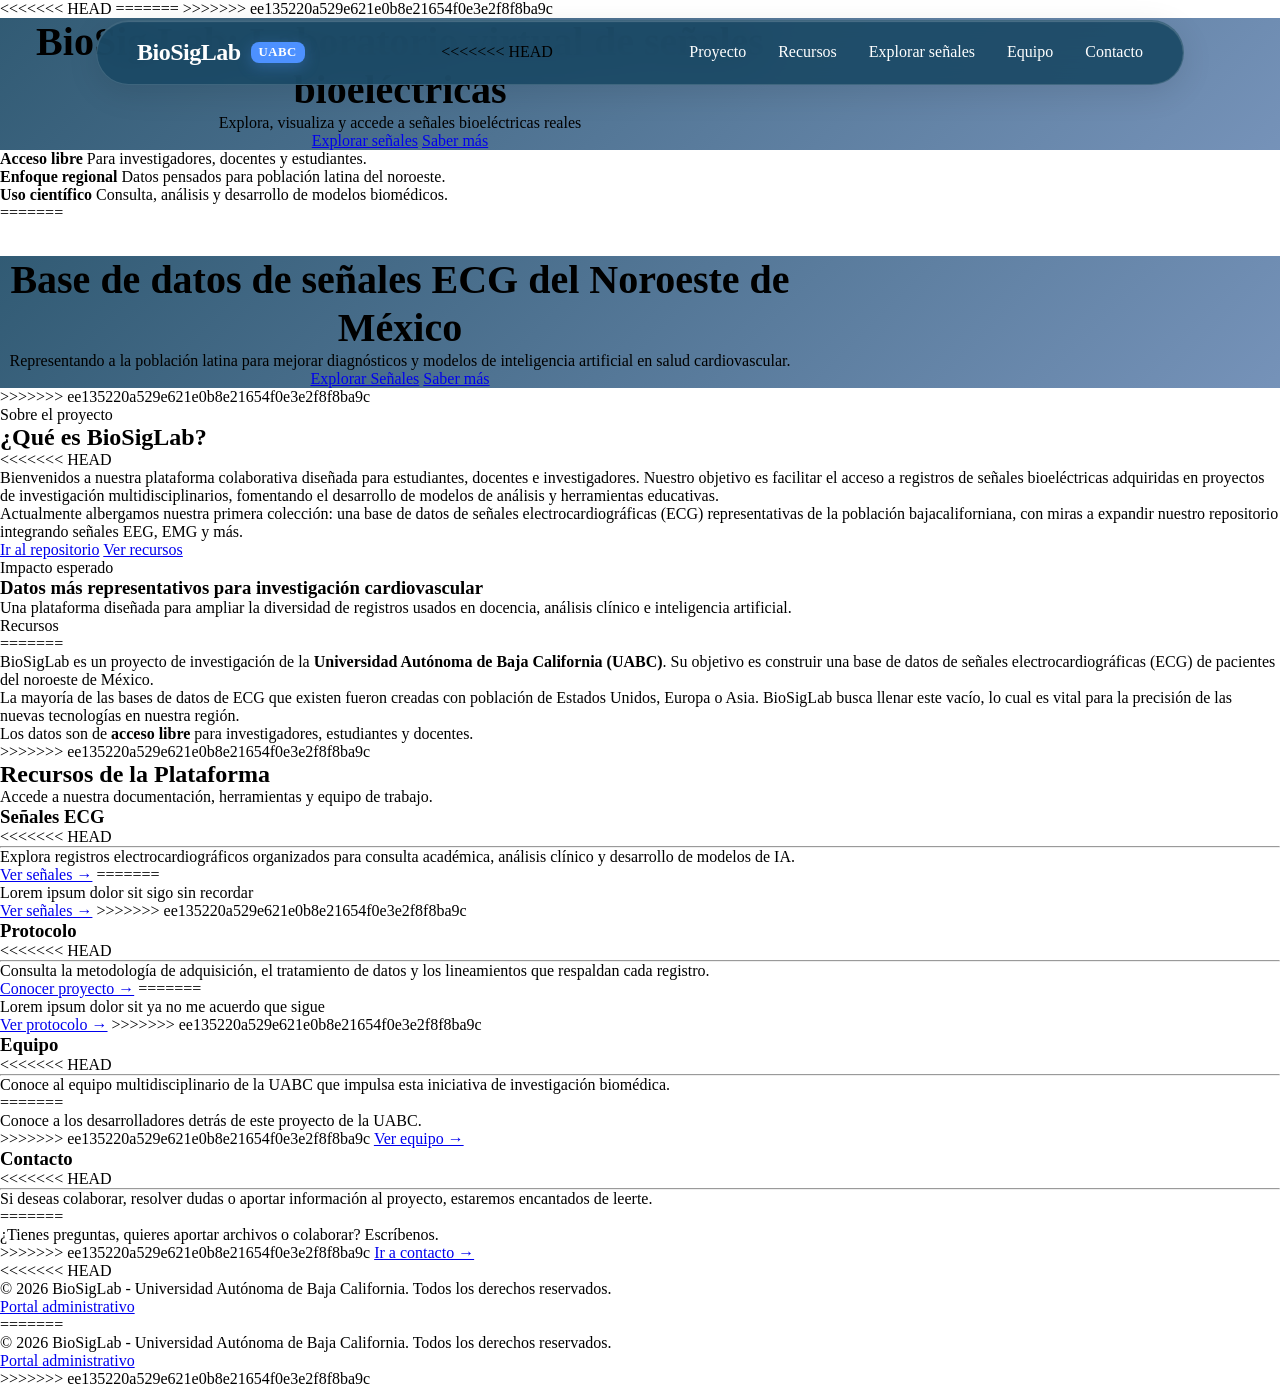
==== commit 478cec57: "Resolver conflictos y unir historial con remoto" ====
--- a/index.html
+++ b/index.html
@@ -2,6 +2,7 @@
 <html lang="es">
 <head>
     <meta charset="UTF-8" />
+<<<<<<< HEAD
     <meta name="viewport" content="width=device-width, initial-scale=1.0, viewport-fit=cover">
     <meta name="description" content="BioSigLab - Laboratorio virtual de señales bioeléctricas de la UABC">
     <meta name="theme-color" content="#1B4965">
@@ -12,11 +13,21 @@
 </head>
 <body>
     <!-- Navegación -->
+=======
+    <meta name="viewport" content="width=device-width, initial-scale=1.0">
+    <title>BioSigLab - UABC</title>
+    <link href="https://fonts.googleapis.com/css2?family=Outfit:wght@300;400;600;700&display=swap" rel="stylesheet">
+    <link rel="stylesheet" href="assets/css/basestyle.css">
+</head>
+<body>
+
+>>>>>>> ee135220a529e621e0b8e21654f0e3e2f8f8ba9c
     <nav class="navbar">
         <div class="nav-brand">
             <span class="logo-text">BioSigLab</span>
             <span class="logo-badge">UABC</span>
         </div>
+<<<<<<< HEAD
         <button class="nav-toggle" type="button" aria-label="Abrir menú" aria-expanded="false" aria-controls="siteMenu" onclick="toggleMenu()">
             <span></span>
             <span></span>
@@ -65,11 +76,37 @@
     </section>
 
     <!-- Sección Acerca de -->
+=======
+        <div class="nav-links">
+            <div class="nav-links">
+         <a href="pages/usuario.html">Descarga</a>
+         <a href="pages/protocolo.html">Protocolo</a>
+         <a href="pages/equipo.html">Equipo</a>
+          <a href="pages/contactos.html" class="btn-outline">Contacto</a>
+</div>
+
+        </div>
+    </nav>
+
+    <header class="hero-section">
+        <div class="hero-overlay"></div>
+        <div class="hero-content">
+            <h1>Base de datos de señales ECG del Noroeste de México</h1>
+            <p>Representando a la población latina para mejorar diagnósticos y modelos de inteligencia artificial en salud cardiovascular.</p>
+            <div class="hero-actions">
+                <a href="#" class="btn-primary">Explorar Señales</a>
+                <a href="#about" class="btn-glass">Saber más</a>
+            </div>
+        </div>
+    </header>
+
+>>>>>>> ee135220a529e621e0b8e21654f0e3e2f8f8ba9c
     <section id="about" class="about-section">
         <div class="about-container">
             <div class="about-text">
                 <p class="eyebrow">Sobre el proyecto</p>
                 <h2>¿Qué es BioSigLab?</h2>
+<<<<<<< HEAD
                 <p>Bienvenidos a nuestra plataforma colaborativa diseñada para estudiantes, docentes e investigadores. Nuestro objetivo es facilitar el acceso a registros de señales bioeléctricas adquiridas en proyectos de investigación multidisciplinarios, fomentando el desarrollo de modelos de análisis y herramientas educativas.</p>
                 <p>Actualmente albergamos nuestra primera colección: una base de datos de señales electrocardiográficas (ECG) representativas de la población bajacaliforniana, con miras a expandir nuestro repositorio integrando señales EEG, EMG y más.</p>
                 <div class="about-actions">
@@ -91,6 +128,19 @@
     <section id="resources" class="features-section">
         <div class="features-header">
             <p class="eyebrow">Recursos</p>
+=======
+                <p>BioSigLab es un proyecto de investigación de la <strong>Universidad Autónoma de Baja California (UABC)</strong>. Su objetivo es construir una base de datos de señales electrocardiográficas (ECG) de pacientes del noroeste de México.</p>
+                <p>La mayoría de las bases de datos de ECG que existen fueron creadas con población de Estados Unidos, Europa o Asia. BioSigLab busca llenar este vacío, lo cual es vital para la precisión de las nuevas tecnologías en nuestra región.</p>
+                <p>Los datos son de <strong>acceso libre</strong> para investigadores, estudiantes y docentes.</p>
+            </div>
+            <div class="about-image-card">
+                </div>
+        </div>
+    </section>
+
+    <section class="features-section">
+        <div class="features-header">
+>>>>>>> ee135220a529e621e0b8e21654f0e3e2f8f8ba9c
             <h2>Recursos de la Plataforma</h2>
             <p>Accede a nuestra documentación, herramientas y equipo de trabajo.</p>
         </div>
@@ -99,26 +149,40 @@
             <article class="feature-card card-ecg">
                 <div class="card-content">
                     <h3>Señales ECG</h3>
+<<<<<<< HEAD
                     <hr class="card-divider">
                     <p>Explora registros electrocardiográficos organizados para consulta académica, análisis clínico y desarrollo de modelos de IA.</p>
                     <a href="pages/usuario.html" class="card-link">Ver señales →</a>
+=======
+                    <p>Lorem ipsum dolor sit sigo sin recordar</p>
+                    <a href="biosignales.com" class="card-link">Ver señales →</a>
+>>>>>>> ee135220a529e621e0b8e21654f0e3e2f8f8ba9c
                 </div>
             </article>
 
             <article class="feature-card card-protocol">
                 <div class="card-content">
                     <h3>Protocolo</h3>
+<<<<<<< HEAD
                     <hr class="card-divider">
                     <p>Consulta la metodología de adquisición, el tratamiento de datos y los lineamientos que respaldan cada registro.</p>
                     <a href="pages/protocolo.html" class="card-link">Conocer proyecto →</a>
+=======
+                    <p>Lorem ipsum dolor sit ya no me acuerdo que sigue</p>
+                    <a href="protocolo.com" class="card-link">Ver protocolo →</a>
+>>>>>>> ee135220a529e621e0b8e21654f0e3e2f8f8ba9c
                 </div>
             </article>
 
             <article class="feature-card card-team">
                 <div class="card-content">
                     <h3>Equipo</h3>
+<<<<<<< HEAD
                     <hr class="card-divider">
                     <p>Conoce al equipo multidisciplinario de la UABC que impulsa esta iniciativa de investigación biomédica.</p>
+=======
+                    <p>Conoce a los desarrolladores detrás de este proyecto de la UABC.</p>
+>>>>>>> ee135220a529e621e0b8e21654f0e3e2f8f8ba9c
                     <a href="pages/equipo.html" class="card-link">Ver equipo →</a>
                 </div>
             </article>
@@ -126,14 +190,19 @@
             <article class="feature-card card-contact">
                 <div class="card-content">
                     <h3>Contacto</h3>
+<<<<<<< HEAD
                     <hr class="card-divider">
                     <p>Si deseas colaborar, resolver dudas o aportar información al proyecto, estaremos encantados de leerte.</p>
+=======
+                    <p>¿Tienes preguntas, quieres aportar archivos o colaborar? Escríbenos.</p>
+>>>>>>> ee135220a529e621e0b8e21654f0e3e2f8f8ba9c
                     <a href="pages/contactos.html" class="card-link">Ir a contacto →</a>
                 </div>
             </article>
         </div>
     </section>
 
+<<<<<<< HEAD
     <!-- Footer -->
     <footer class="site-footer">
         <div class="footer-content">
@@ -193,5 +262,15 @@
             }
         }, { passive: true });
     </script>
+=======
+    <footer class="site-footer">
+    <div class="footer-content">
+        <p>© 2026 BioSigLab - Universidad Autónoma de Baja California. Todos los derechos reservados.</p>
+        <a href="pages/adminlogin.html" class="footer-admin-link">Portal administrativo</a>
+    </div>
+</footer>
+
+
+>>>>>>> ee135220a529e621e0b8e21654f0e3e2f8f8ba9c
 </body>
 </html>
--- a/assets/css/basestyle.css
+++ b/assets/css/basestyle.css
@@ -17,24 +17,31 @@
     box-sizing: border-box;
 }
 
+<<<<<<< HEAD
 html {
     scroll-behavior: smooth;
 }
 
+=======
+>>>>>>> ee135220a529e621e0b8e21654f0e3e2f8f8ba9c
 body {
     font-family: 'Outfit', sans-serif;
     background-color: var(--bg-light);
     color: var(--text-dark);
     line-height: 1.6;
+<<<<<<< HEAD
     overflow-x: hidden;
 }
 
 body.menu-open {
     overflow: hidden;
+=======
+>>>>>>> ee135220a529e621e0b8e21654f0e3e2f8f8ba9c
 }
 
 .navbar {
     position: fixed;
+<<<<<<< HEAD
     top: 15px;
     left: 50%;
     transform: translateX(-50%);
@@ -101,17 +108,33 @@
         padding: 0.9rem 2.5rem;
         max-width: 85%;
     }
+=======
+    top: 0;
+    width: 100%;
+    display: flex;
+    justify-content: space-between;
+    align-items: center;
+    padding: 1.2rem 4rem;
+    background: rgba(27, 73, 101, 0.85); 
+    backdrop-filter: blur(12px); 
+    z-index: 1000;
+    border-bottom: 1px solid rgba(255,255,255,0.1);
+>>>>>>> ee135220a529e621e0b8e21654f0e3e2f8f8ba9c
 }
 
 .nav-brand {
     display: flex;
     align-items: center;
     gap: 10px;
+<<<<<<< HEAD
     min-width: auto;
+=======
+>>>>>>> ee135220a529e621e0b8e21654f0e3e2f8f8ba9c
 }
 
 .logo-text {
     color: var(--text-light);
+<<<<<<< HEAD
     font-size: 1.3rem;
     font-weight: 700;
     letter-spacing: -0.5px;
@@ -247,11 +270,25 @@
         opacity: 1;
         pointer-events: auto;
     }
+=======
+    font-size: 1.5rem;
+    font-weight: 700;
+}
+
+.logo-badge {
+    background: var(--accent);
+    color: white;
+    padding: 3px 8px;
+    border-radius: 8px;
+    font-size: 0.8rem;
+    font-weight: 600;
+>>>>>>> ee135220a529e621e0b8e21654f0e3e2f8f8ba9c
 }
 
 .nav-links a {
     color: var(--text-light);
     text-decoration: none;
+<<<<<<< HEAD
     font-weight: 500;
     transition: var(--transition);
     padding: 0.5rem 0;
@@ -277,6 +314,11 @@
     .nav-links a {
         padding: 0.5rem 0;
     }
+=======
+    margin-left: 2rem;
+    font-weight: 500;
+    transition: var(--transition);
+>>>>>>> ee135220a529e621e0b8e21654f0e3e2f8f8ba9c
 }
 
 .nav-links a:hover {
@@ -284,6 +326,7 @@
 }
 
 .btn-outline {
+<<<<<<< HEAD
     border: 1.5px solid rgba(255,255,255,0.6);
     padding: 8px 18px;
     border-radius: 50px;
@@ -299,12 +342,26 @@
     color: white !important;
     border-color: var(--accent);
     transform: translateY(-2px);
+=======
+    border: 1px solid rgba(255,255,255,0.5);
+    padding: 8px 20px;
+    border-radius: 50px;
+}
+
+.btn-outline:hover {
+    background: white;
+    color: var(--primary-dark) !important;
+>>>>>>> ee135220a529e621e0b8e21654f0e3e2f8f8ba9c
 }
 
 .hero-section {
     position: relative;
+<<<<<<< HEAD
     min-height: 100vh;
     height: auto;
+=======
+    height: 90vh;
+>>>>>>> ee135220a529e621e0b8e21654f0e3e2f8f8ba9c
     display: flex;
     align-items: center;
     justify-content: center;
@@ -313,6 +370,7 @@
     background-size: cover;
     background-position: center;
     background-attachment: fixed; 
+<<<<<<< HEAD
     padding-top: 40px;
 }
 
@@ -322,24 +380,34 @@
         padding-top: 30px;
         background-attachment: scroll;
     }
+=======
+>>>>>>> ee135220a529e621e0b8e21654f0e3e2f8f8ba9c
 }
 
 .hero-overlay {
     position: absolute;
     top: 0; left: 0; right: 0; bottom: 0;
     background: linear-gradient(135deg, rgba(27, 73, 101, 0.9) 0%, rgba(26, 74, 138, 0.6) 100%);
+<<<<<<< HEAD
     pointer-events: none;
+=======
+>>>>>>> ee135220a529e621e0b8e21654f0e3e2f8f8ba9c
 }
 
 .hero-content {
     position: relative;
     z-index: 1;
     max-width: 800px;
+<<<<<<< HEAD
     padding: 2rem;
+=======
+    padding: 0 20px;
+>>>>>>> ee135220a529e621e0b8e21654f0e3e2f8f8ba9c
     color: var(--text-light);
     animation: fadeUp 1s ease;
 }
 
+<<<<<<< HEAD
 @media (max-width: 768px) {
     .hero-content {
         padding: 1.5rem;
@@ -349,10 +417,16 @@
 .hero-content h1 {
     font-size: 2.5rem;
     line-height: 1.2;
+=======
+.hero-content h1 {
+    font-size: 3.5rem;
+    line-height: 1.1;
+>>>>>>> ee135220a529e621e0b8e21654f0e3e2f8f8ba9c
     margin-bottom: 20px;
     text-shadow: 0 4px 20px rgba(0,0,0,0.3);
 }
 
+<<<<<<< HEAD
 @media (min-width: 768px) {
     .hero-content h1 {
         font-size: 3rem;
@@ -367,10 +441,15 @@
 
 .hero-content p {
     font-size: 1rem;
+=======
+.hero-content p {
+    font-size: 1.2rem;
+>>>>>>> ee135220a529e621e0b8e21654f0e3e2f8f8ba9c
     margin-bottom: 30px;
     opacity: 0.9;
 }
 
+<<<<<<< HEAD
 @media (min-width: 768px) {
     .hero-content p {
         font-size: 1.2rem;
@@ -394,10 +473,18 @@
 
 .btn-primary, .btn-glass {
     padding: 12px 24px;
+=======
+
+.hero-actions { display: flex; gap: 15px; justify-content: center; }
+
+.btn-primary, .btn-glass {
+    padding: 14px 32px;
+>>>>>>> ee135220a529e621e0b8e21654f0e3e2f8f8ba9c
     border-radius: 50px;
     text-decoration: none;
     font-weight: 600;
     transition: var(--transition);
+<<<<<<< HEAD
     font-size: 0.95rem;
     display: inline-block;
     position: relative;
@@ -412,6 +499,8 @@
         padding: 14px 32px;
         font-size: 1rem;
     }
+=======
+>>>>>>> ee135220a529e621e0b8e21654f0e3e2f8f8ba9c
 }
 
 .btn-primary {
@@ -425,10 +514,13 @@
     box-shadow: 0 15px 25px rgba(77, 145, 255, 0.4);
 }
 
+<<<<<<< HEAD
 .btn-primary:active {
     transform: translateY(-1px);
 }
 
+=======
+>>>>>>> ee135220a529e621e0b8e21654f0e3e2f8f8ba9c
 .btn-glass {
     background: rgba(255, 255, 255, 0.1);
     backdrop-filter: blur(10px);
@@ -436,6 +528,7 @@
     color: white;
 }
 
+<<<<<<< HEAD
 .btn-glass:hover { 
     background: rgba(255, 255, 255, 0.2); 
     transform: translateY(-3px); 
@@ -555,10 +648,20 @@
     }
 }
 
+=======
+.btn-glass:hover { background: rgba(255, 255, 255, 0.2); transform: translateY(-3px); }
+
+.about-section {
+    padding: 6rem 2rem;
+    background: white;
+}
+
+>>>>>>> ee135220a529e621e0b8e21654f0e3e2f8f8ba9c
 .about-container {
     max-width: 1100px;
     margin: 0 auto;
     display: grid;
+<<<<<<< HEAD
     grid-template-columns: 1fr;
     gap: 2rem;
     align-items: center;
@@ -577,15 +680,27 @@
     }
 }
 
+=======
+    grid-template-columns: 1fr 1fr;
+    gap: 4rem;
+    align-items: center;
+}
+
+>>>>>>> ee135220a529e621e0b8e21654f0e3e2f8f8ba9c
 .eyebrow {
     color: var(--accent);
     text-transform: uppercase;
     letter-spacing: 2px;
+<<<<<<< HEAD
     font-size: 0.75rem;
+=======
+    font-size: 0.8rem;
+>>>>>>> ee135220a529e621e0b8e21654f0e3e2f8f8ba9c
     font-weight: 700;
     margin-bottom: 10px;
 }
 
+<<<<<<< HEAD
 @media (min-width: 768px) {
     .eyebrow {
         font-size: 0.8rem;
@@ -594,10 +709,15 @@
 
 .about-text h2 {
     font-size: 2rem;
+=======
+.about-text h2 {
+    font-size: 2.5rem;
+>>>>>>> ee135220a529e621e0b8e21654f0e3e2f8f8ba9c
     color: var(--primary);
     margin-bottom: 20px;
 }
 
+<<<<<<< HEAD
 @media (min-width: 768px) {
     .about-text h2 {
         font-size: 2.5rem;
@@ -685,10 +805,30 @@
 
 .features-section {
     padding: 3rem 2rem;
+=======
+.about-text p {
+    color: var(--text-muted);
+    margin-bottom: 15px;
+    font-size: 1.1rem;
+}
+
+.about-image-card {
+    height: 400px;
+    border-radius: var(--radius);
+    background-image: url('https://images.unsplash.com/photo-1576091160550-2173ff9e5ee5?q=80&w=800&auto=format&fit=crop');
+    background-size: cover;
+    background-position: center;
+    box-shadow: 0 20px 40px rgba(27, 73, 101, 0.15);
+}
+
+.features-section {
+    padding: 6rem 2rem;
+>>>>>>> ee135220a529e621e0b8e21654f0e3e2f8f8ba9c
     max-width: 1200px;
     margin: 0 auto;
 }
 
+<<<<<<< HEAD
 @media (min-width: 768px) {
     .features-section {
         padding: 4rem 2rem;
@@ -733,10 +873,21 @@
     .features-header p {
         font-size: 1rem;
     }
+=======
+.features-header {
+    text-align: center;
+    margin-bottom: 4rem;
+}
+
+.features-header h2 {
+    font-size: 2.5rem;
+    color: var(--primary-dark);
+>>>>>>> ee135220a529e621e0b8e21654f0e3e2f8f8ba9c
 }
 
 .cards-grid {
     display: grid;
+<<<<<<< HEAD
     grid-template-columns: 1fr;
     gap: 2rem;
 }
@@ -758,11 +909,19 @@
     .cards-grid {
         gap: 3rem;
     }
+=======
+    grid-template-columns: repeat(auto-fit, minmax(260px, 1fr));
+    gap: 30px;
+>>>>>>> ee135220a529e621e0b8e21654f0e3e2f8f8ba9c
 }
 
 .feature-card {
     position: relative;
+<<<<<<< HEAD
     height: 300px;
+=======
+    height: 350px;
+>>>>>>> ee135220a529e621e0b8e21654f0e3e2f8f8ba9c
     border-radius: var(--radius);
     overflow: hidden;
     cursor: pointer;
@@ -770,12 +929,15 @@
     transition: var(--transition);
 }
 
+<<<<<<< HEAD
 @media (min-width: 768px) {
     .feature-card {
         height: 350px;
     }
 }
 
+=======
+>>>>>>> ee135220a529e621e0b8e21654f0e3e2f8f8ba9c
 .feature-card:hover {
     transform: translateY(-10px);
     box-shadow: 0 20px 40px rgba(26, 74, 138, 0.2);
@@ -789,7 +951,11 @@
 .card-content {
     position: absolute;
     bottom: 0; left: 0; right: 0;
+<<<<<<< HEAD
     padding: 1.5rem;
+=======
+    padding: 30px 20px;
+>>>>>>> ee135220a529e621e0b8e21654f0e3e2f8f8ba9c
     background: linear-gradient(to top, rgba(27, 73, 101, 1) 0%, rgba(27, 73, 101, 0.8) 50%, transparent 100%);
     color: white;
     height: 100%;
@@ -799,16 +965,20 @@
     transition: var(--transition);
 }
 
+<<<<<<< HEAD
 @media (min-width: 768px) {
     .card-content {
         padding: 2rem;
     }
 }
 
+=======
+>>>>>>> ee135220a529e621e0b8e21654f0e3e2f8f8ba9c
 .feature-card:hover .card-content {
     background: linear-gradient(to top, rgba(27, 73, 101, 1) 0%, rgba(27, 73, 101, 0.9) 70%, rgba(27, 73, 101, 0.4) 100%);
 }
 
+<<<<<<< HEAD
 .card-content h3 { 
     font-size: 1.3rem; 
     margin-bottom: 10px; 
@@ -840,12 +1010,17 @@
         font-size: 0.95rem;
     }
 }
+=======
+.card-content h3 { font-size: 1.5rem; margin-bottom: 10px; }
+.card-content p { font-size: 0.95rem; opacity: 0.9; margin-bottom: 15px; }
+>>>>>>> ee135220a529e621e0b8e21654f0e3e2f8f8ba9c
 
 .card-link {
     color: var(--accent);
     text-decoration: none;
     font-weight: 700;
     text-transform: uppercase;
+<<<<<<< HEAD
     font-size: 0.8rem;
     letter-spacing: 1px;
     transition: var(--transition);
@@ -860,10 +1035,18 @@
 .card-link:hover { 
     color: white; 
 }
+=======
+    font-size: 0.85rem;
+    letter-spacing: 1px;
+}
+
+.card-link:hover { color: white; }
+>>>>>>> ee135220a529e621e0b8e21654f0e3e2f8f8ba9c
 
 .site-footer {
     background-color: var(--primary-dark);
     color: rgba(255,255,255,0.7);
+<<<<<<< HEAD
     padding: 2rem;
     font-size: 0.85rem;
 }
@@ -872,6 +1055,10 @@
     .site-footer {
         padding: 3rem 2rem;
     }
+=======
+    padding: 30px 20px;
+    font-size: 0.9rem;
+>>>>>>> ee135220a529e621e0b8e21654f0e3e2f8f8ba9c
 }
 
 .footer-content {
@@ -880,6 +1067,7 @@
     display: flex;
     align-items: center;
     justify-content: space-between;
+<<<<<<< HEAD
     gap: 1rem;
 }
 
@@ -899,21 +1087,31 @@
     .footer-content p {
         font-size: 0.9rem;
     }
+=======
+    gap: 16px;
+>>>>>>> ee135220a529e621e0b8e21654f0e3e2f8f8ba9c
 }
 
 .footer-admin-link {
     color: rgba(255,255,255,0.58);
     text-decoration: none;
+<<<<<<< HEAD
     font-size: 0.8rem;
     letter-spacing: 0.04em;
     transition: var(--transition);
     white-space: nowrap;
+=======
+    font-size: 0.82rem;
+    letter-spacing: 0.04em;
+    transition: var(--transition);
+>>>>>>> ee135220a529e621e0b8e21654f0e3e2f8f8ba9c
 }
 
 .footer-admin-link:hover {
     color: rgba(255,255,255,0.9);
 }
 
+<<<<<<< HEAD
 /* Animaciones */
 @keyframes fadeUp {
     from {
@@ -955,3 +1153,11 @@
     padding: 6px 12px;
     display: inline-block;
 }
+=======
+@media (max-width: 768px) {
+    .footer-content {
+        flex-direction: column;
+        text-align: center;
+    }
+}
+>>>>>>> ee135220a529e621e0b8e21654f0e3e2f8f8ba9c
--- a/assets/css/basestyle.css
+++ b/assets/css/basestyle.css
@@ -17,24 +17,31 @@
     box-sizing: border-box;
 }
 
+<<<<<<< HEAD
 html {
     scroll-behavior: smooth;
 }
 
+=======
+>>>>>>> ee135220a529e621e0b8e21654f0e3e2f8f8ba9c
 body {
     font-family: 'Outfit', sans-serif;
     background-color: var(--bg-light);
     color: var(--text-dark);
     line-height: 1.6;
+<<<<<<< HEAD
     overflow-x: hidden;
 }
 
 body.menu-open {
     overflow: hidden;
+=======
+>>>>>>> ee135220a529e621e0b8e21654f0e3e2f8f8ba9c
 }
 
 .navbar {
     position: fixed;
+<<<<<<< HEAD
     top: 15px;
     left: 50%;
     transform: translateX(-50%);
@@ -101,17 +108,33 @@
         padding: 0.9rem 2.5rem;
         max-width: 85%;
     }
+=======
+    top: 0;
+    width: 100%;
+    display: flex;
+    justify-content: space-between;
+    align-items: center;
+    padding: 1.2rem 4rem;
+    background: rgba(27, 73, 101, 0.85); 
+    backdrop-filter: blur(12px); 
+    z-index: 1000;
+    border-bottom: 1px solid rgba(255,255,255,0.1);
+>>>>>>> ee135220a529e621e0b8e21654f0e3e2f8f8ba9c
 }
 
 .nav-brand {
     display: flex;
     align-items: center;
     gap: 10px;
+<<<<<<< HEAD
     min-width: auto;
+=======
+>>>>>>> ee135220a529e621e0b8e21654f0e3e2f8f8ba9c
 }
 
 .logo-text {
     color: var(--text-light);
+<<<<<<< HEAD
     font-size: 1.3rem;
     font-weight: 700;
     letter-spacing: -0.5px;
@@ -247,11 +270,25 @@
         opacity: 1;
         pointer-events: auto;
     }
+=======
+    font-size: 1.5rem;
+    font-weight: 700;
+}
+
+.logo-badge {
+    background: var(--accent);
+    color: white;
+    padding: 3px 8px;
+    border-radius: 8px;
+    font-size: 0.8rem;
+    font-weight: 600;
+>>>>>>> ee135220a529e621e0b8e21654f0e3e2f8f8ba9c
 }
 
 .nav-links a {
     color: var(--text-light);
     text-decoration: none;
+<<<<<<< HEAD
     font-weight: 500;
     transition: var(--transition);
     padding: 0.5rem 0;
@@ -277,6 +314,11 @@
     .nav-links a {
         padding: 0.5rem 0;
     }
+=======
+    margin-left: 2rem;
+    font-weight: 500;
+    transition: var(--transition);
+>>>>>>> ee135220a529e621e0b8e21654f0e3e2f8f8ba9c
 }
 
 .nav-links a:hover {
@@ -284,6 +326,7 @@
 }
 
 .btn-outline {
+<<<<<<< HEAD
     border: 1.5px solid rgba(255,255,255,0.6);
     padding: 8px 18px;
     border-radius: 50px;
@@ -299,12 +342,26 @@
     color: white !important;
     border-color: var(--accent);
     transform: translateY(-2px);
+=======
+    border: 1px solid rgba(255,255,255,0.5);
+    padding: 8px 20px;
+    border-radius: 50px;
+}
+
+.btn-outline:hover {
+    background: white;
+    color: var(--primary-dark) !important;
+>>>>>>> ee135220a529e621e0b8e21654f0e3e2f8f8ba9c
 }
 
 .hero-section {
     position: relative;
+<<<<<<< HEAD
     min-height: 100vh;
     height: auto;
+=======
+    height: 90vh;
+>>>>>>> ee135220a529e621e0b8e21654f0e3e2f8f8ba9c
     display: flex;
     align-items: center;
     justify-content: center;
@@ -313,6 +370,7 @@
     background-size: cover;
     background-position: center;
     background-attachment: fixed; 
+<<<<<<< HEAD
     padding-top: 40px;
 }
 
@@ -322,24 +380,34 @@
         padding-top: 30px;
         background-attachment: scroll;
     }
+=======
+>>>>>>> ee135220a529e621e0b8e21654f0e3e2f8f8ba9c
 }
 
 .hero-overlay {
     position: absolute;
     top: 0; left: 0; right: 0; bottom: 0;
     background: linear-gradient(135deg, rgba(27, 73, 101, 0.9) 0%, rgba(26, 74, 138, 0.6) 100%);
+<<<<<<< HEAD
     pointer-events: none;
+=======
+>>>>>>> ee135220a529e621e0b8e21654f0e3e2f8f8ba9c
 }
 
 .hero-content {
     position: relative;
     z-index: 1;
     max-width: 800px;
+<<<<<<< HEAD
     padding: 2rem;
+=======
+    padding: 0 20px;
+>>>>>>> ee135220a529e621e0b8e21654f0e3e2f8f8ba9c
     color: var(--text-light);
     animation: fadeUp 1s ease;
 }
 
+<<<<<<< HEAD
 @media (max-width: 768px) {
     .hero-content {
         padding: 1.5rem;
@@ -349,10 +417,16 @@
 .hero-content h1 {
     font-size: 2.5rem;
     line-height: 1.2;
+=======
+.hero-content h1 {
+    font-size: 3.5rem;
+    line-height: 1.1;
+>>>>>>> ee135220a529e621e0b8e21654f0e3e2f8f8ba9c
     margin-bottom: 20px;
     text-shadow: 0 4px 20px rgba(0,0,0,0.3);
 }
 
+<<<<<<< HEAD
 @media (min-width: 768px) {
     .hero-content h1 {
         font-size: 3rem;
@@ -367,10 +441,15 @@
 
 .hero-content p {
     font-size: 1rem;
+=======
+.hero-content p {
+    font-size: 1.2rem;
+>>>>>>> ee135220a529e621e0b8e21654f0e3e2f8f8ba9c
     margin-bottom: 30px;
     opacity: 0.9;
 }
 
+<<<<<<< HEAD
 @media (min-width: 768px) {
     .hero-content p {
         font-size: 1.2rem;
@@ -394,10 +473,18 @@
 
 .btn-primary, .btn-glass {
     padding: 12px 24px;
+=======
+
+.hero-actions { display: flex; gap: 15px; justify-content: center; }
+
+.btn-primary, .btn-glass {
+    padding: 14px 32px;
+>>>>>>> ee135220a529e621e0b8e21654f0e3e2f8f8ba9c
     border-radius: 50px;
     text-decoration: none;
     font-weight: 600;
     transition: var(--transition);
+<<<<<<< HEAD
     font-size: 0.95rem;
     display: inline-block;
     position: relative;
@@ -412,6 +499,8 @@
         padding: 14px 32px;
         font-size: 1rem;
     }
+=======
+>>>>>>> ee135220a529e621e0b8e21654f0e3e2f8f8ba9c
 }
 
 .btn-primary {
@@ -425,10 +514,13 @@
     box-shadow: 0 15px 25px rgba(77, 145, 255, 0.4);
 }
 
+<<<<<<< HEAD
 .btn-primary:active {
     transform: translateY(-1px);
 }
 
+=======
+>>>>>>> ee135220a529e621e0b8e21654f0e3e2f8f8ba9c
 .btn-glass {
     background: rgba(255, 255, 255, 0.1);
     backdrop-filter: blur(10px);
@@ -436,6 +528,7 @@
     color: white;
 }
 
+<<<<<<< HEAD
 .btn-glass:hover { 
     background: rgba(255, 255, 255, 0.2); 
     transform: translateY(-3px); 
@@ -555,10 +648,20 @@
     }
 }
 
+=======
+.btn-glass:hover { background: rgba(255, 255, 255, 0.2); transform: translateY(-3px); }
+
+.about-section {
+    padding: 6rem 2rem;
+    background: white;
+}
+
+>>>>>>> ee135220a529e621e0b8e21654f0e3e2f8f8ba9c
 .about-container {
     max-width: 1100px;
     margin: 0 auto;
     display: grid;
+<<<<<<< HEAD
     grid-template-columns: 1fr;
     gap: 2rem;
     align-items: center;
@@ -577,15 +680,27 @@
     }
 }
 
+=======
+    grid-template-columns: 1fr 1fr;
+    gap: 4rem;
+    align-items: center;
+}
+
+>>>>>>> ee135220a529e621e0b8e21654f0e3e2f8f8ba9c
 .eyebrow {
     color: var(--accent);
     text-transform: uppercase;
     letter-spacing: 2px;
+<<<<<<< HEAD
     font-size: 0.75rem;
+=======
+    font-size: 0.8rem;
+>>>>>>> ee135220a529e621e0b8e21654f0e3e2f8f8ba9c
     font-weight: 700;
     margin-bottom: 10px;
 }
 
+<<<<<<< HEAD
 @media (min-width: 768px) {
     .eyebrow {
         font-size: 0.8rem;
@@ -594,10 +709,15 @@
 
 .about-text h2 {
     font-size: 2rem;
+=======
+.about-text h2 {
+    font-size: 2.5rem;
+>>>>>>> ee135220a529e621e0b8e21654f0e3e2f8f8ba9c
     color: var(--primary);
     margin-bottom: 20px;
 }
 
+<<<<<<< HEAD
 @media (min-width: 768px) {
     .about-text h2 {
         font-size: 2.5rem;
@@ -685,10 +805,30 @@
 
 .features-section {
     padding: 3rem 2rem;
+=======
+.about-text p {
+    color: var(--text-muted);
+    margin-bottom: 15px;
+    font-size: 1.1rem;
+}
+
+.about-image-card {
+    height: 400px;
+    border-radius: var(--radius);
+    background-image: url('https://images.unsplash.com/photo-1576091160550-2173ff9e5ee5?q=80&w=800&auto=format&fit=crop');
+    background-size: cover;
+    background-position: center;
+    box-shadow: 0 20px 40px rgba(27, 73, 101, 0.15);
+}
+
+.features-section {
+    padding: 6rem 2rem;
+>>>>>>> ee135220a529e621e0b8e21654f0e3e2f8f8ba9c
     max-width: 1200px;
     margin: 0 auto;
 }
 
+<<<<<<< HEAD
 @media (min-width: 768px) {
     .features-section {
         padding: 4rem 2rem;
@@ -733,10 +873,21 @@
     .features-header p {
         font-size: 1rem;
     }
+=======
+.features-header {
+    text-align: center;
+    margin-bottom: 4rem;
+}
+
+.features-header h2 {
+    font-size: 2.5rem;
+    color: var(--primary-dark);
+>>>>>>> ee135220a529e621e0b8e21654f0e3e2f8f8ba9c
 }
 
 .cards-grid {
     display: grid;
+<<<<<<< HEAD
     grid-template-columns: 1fr;
     gap: 2rem;
 }
@@ -758,11 +909,19 @@
     .cards-grid {
         gap: 3rem;
     }
+=======
+    grid-template-columns: repeat(auto-fit, minmax(260px, 1fr));
+    gap: 30px;
+>>>>>>> ee135220a529e621e0b8e21654f0e3e2f8f8ba9c
 }
 
 .feature-card {
     position: relative;
+<<<<<<< HEAD
     height: 300px;
+=======
+    height: 350px;
+>>>>>>> ee135220a529e621e0b8e21654f0e3e2f8f8ba9c
     border-radius: var(--radius);
     overflow: hidden;
     cursor: pointer;
@@ -770,12 +929,15 @@
     transition: var(--transition);
 }
 
+<<<<<<< HEAD
 @media (min-width: 768px) {
     .feature-card {
         height: 350px;
     }
 }
 
+=======
+>>>>>>> ee135220a529e621e0b8e21654f0e3e2f8f8ba9c
 .feature-card:hover {
     transform: translateY(-10px);
     box-shadow: 0 20px 40px rgba(26, 74, 138, 0.2);
@@ -789,7 +951,11 @@
 .card-content {
     position: absolute;
     bottom: 0; left: 0; right: 0;
+<<<<<<< HEAD
     padding: 1.5rem;
+=======
+    padding: 30px 20px;
+>>>>>>> ee135220a529e621e0b8e21654f0e3e2f8f8ba9c
     background: linear-gradient(to top, rgba(27, 73, 101, 1) 0%, rgba(27, 73, 101, 0.8) 50%, transparent 100%);
     color: white;
     height: 100%;
@@ -799,16 +965,20 @@
     transition: var(--transition);
 }
 
+<<<<<<< HEAD
 @media (min-width: 768px) {
     .card-content {
         padding: 2rem;
     }
 }
 
+=======
+>>>>>>> ee135220a529e621e0b8e21654f0e3e2f8f8ba9c
 .feature-card:hover .card-content {
     background: linear-gradient(to top, rgba(27, 73, 101, 1) 0%, rgba(27, 73, 101, 0.9) 70%, rgba(27, 73, 101, 0.4) 100%);
 }
 
+<<<<<<< HEAD
 .card-content h3 { 
     font-size: 1.3rem; 
     margin-bottom: 10px; 
@@ -840,12 +1010,17 @@
         font-size: 0.95rem;
     }
 }
+=======
+.card-content h3 { font-size: 1.5rem; margin-bottom: 10px; }
+.card-content p { font-size: 0.95rem; opacity: 0.9; margin-bottom: 15px; }
+>>>>>>> ee135220a529e621e0b8e21654f0e3e2f8f8ba9c
 
 .card-link {
     color: var(--accent);
     text-decoration: none;
     font-weight: 700;
     text-transform: uppercase;
+<<<<<<< HEAD
     font-size: 0.8rem;
     letter-spacing: 1px;
     transition: var(--transition);
@@ -860,10 +1035,18 @@
 .card-link:hover { 
     color: white; 
 }
+=======
+    font-size: 0.85rem;
+    letter-spacing: 1px;
+}
+
+.card-link:hover { color: white; }
+>>>>>>> ee135220a529e621e0b8e21654f0e3e2f8f8ba9c
 
 .site-footer {
     background-color: var(--primary-dark);
     color: rgba(255,255,255,0.7);
+<<<<<<< HEAD
     padding: 2rem;
     font-size: 0.85rem;
 }
@@ -872,6 +1055,10 @@
     .site-footer {
         padding: 3rem 2rem;
     }
+=======
+    padding: 30px 20px;
+    font-size: 0.9rem;
+>>>>>>> ee135220a529e621e0b8e21654f0e3e2f8f8ba9c
 }
 
 .footer-content {
@@ -880,6 +1067,7 @@
     display: flex;
     align-items: center;
     justify-content: space-between;
+<<<<<<< HEAD
     gap: 1rem;
 }
 
@@ -899,21 +1087,31 @@
     .footer-content p {
         font-size: 0.9rem;
     }
+=======
+    gap: 16px;
+>>>>>>> ee135220a529e621e0b8e21654f0e3e2f8f8ba9c
 }
 
 .footer-admin-link {
     color: rgba(255,255,255,0.58);
     text-decoration: none;
+<<<<<<< HEAD
     font-size: 0.8rem;
     letter-spacing: 0.04em;
     transition: var(--transition);
     white-space: nowrap;
+=======
+    font-size: 0.82rem;
+    letter-spacing: 0.04em;
+    transition: var(--transition);
+>>>>>>> ee135220a529e621e0b8e21654f0e3e2f8f8ba9c
 }
 
 .footer-admin-link:hover {
     color: rgba(255,255,255,0.9);
 }
 
+<<<<<<< HEAD
 /* Animaciones */
 @keyframes fadeUp {
     from {
@@ -955,3 +1153,11 @@
     padding: 6px 12px;
     display: inline-block;
 }
+=======
+@media (max-width: 768px) {
+    .footer-content {
+        flex-direction: column;
+        text-align: center;
+    }
+}
+>>>>>>> ee135220a529e621e0b8e21654f0e3e2f8f8ba9c
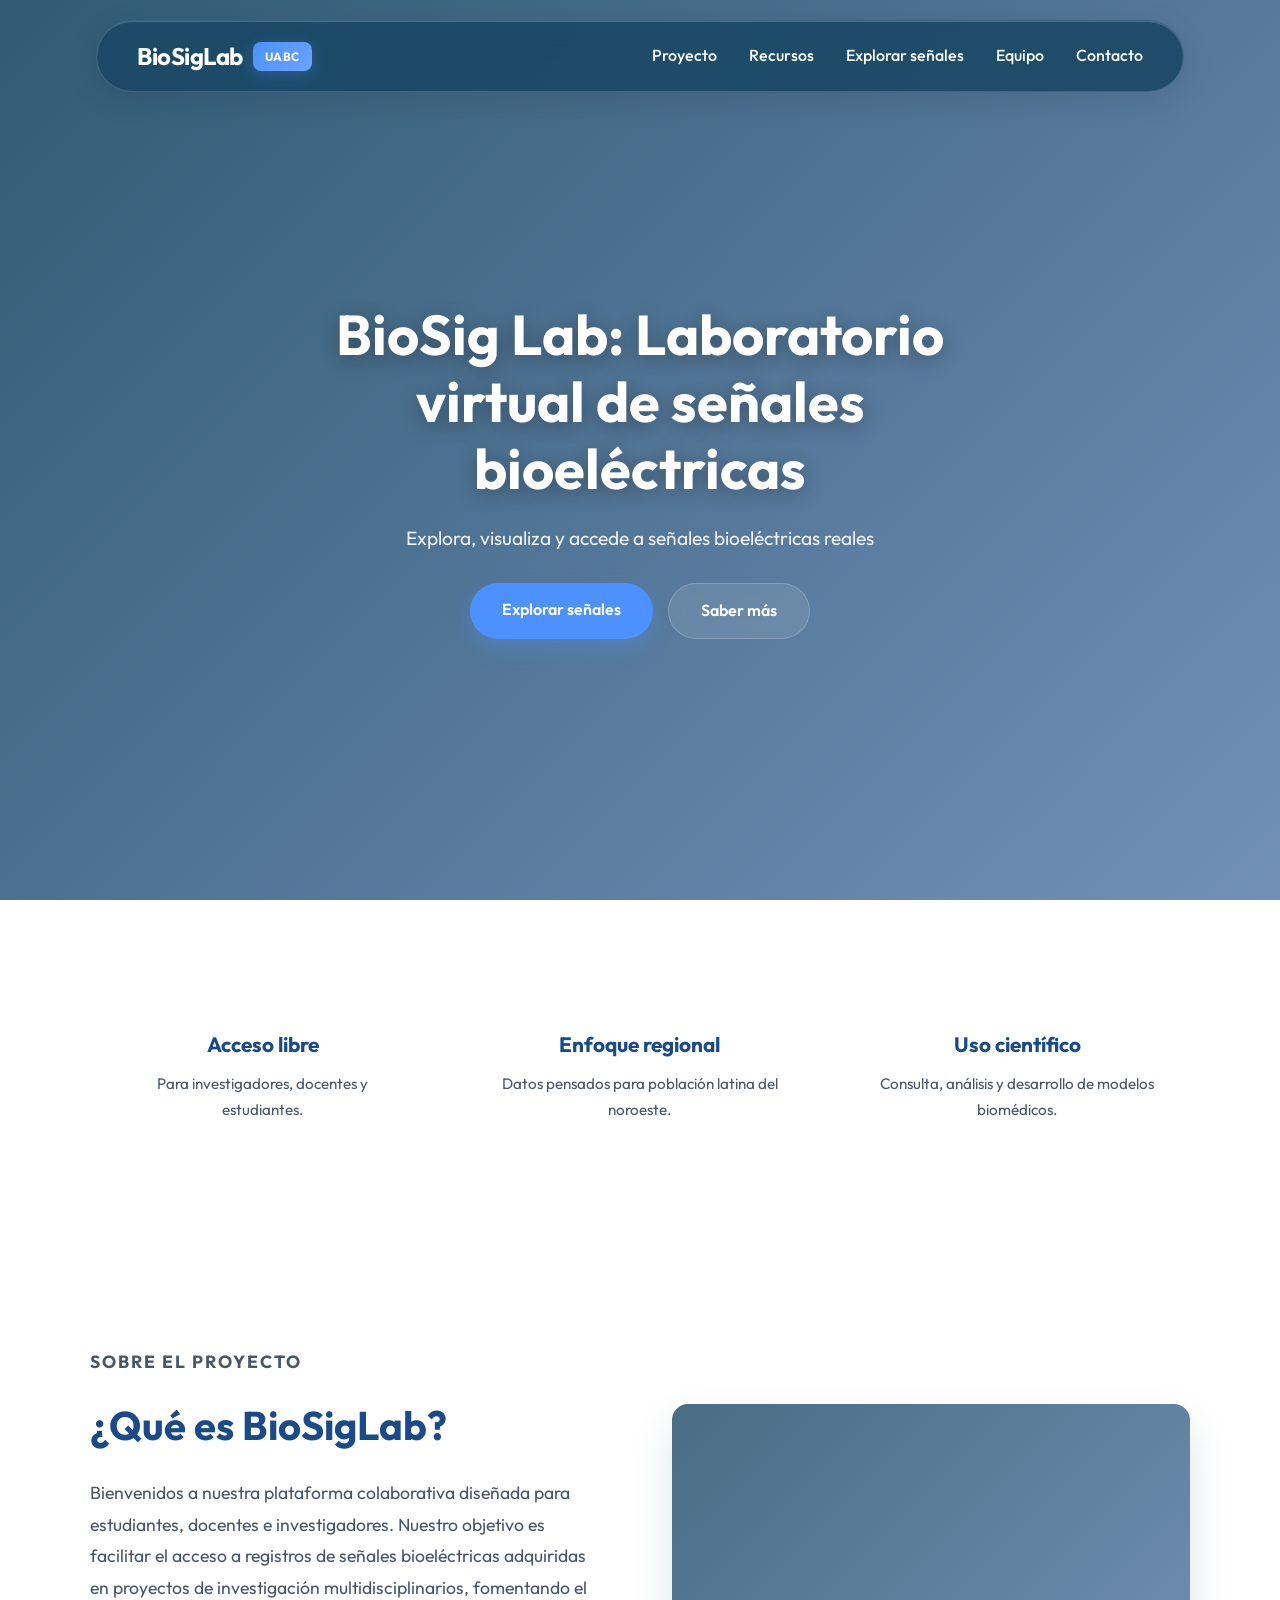
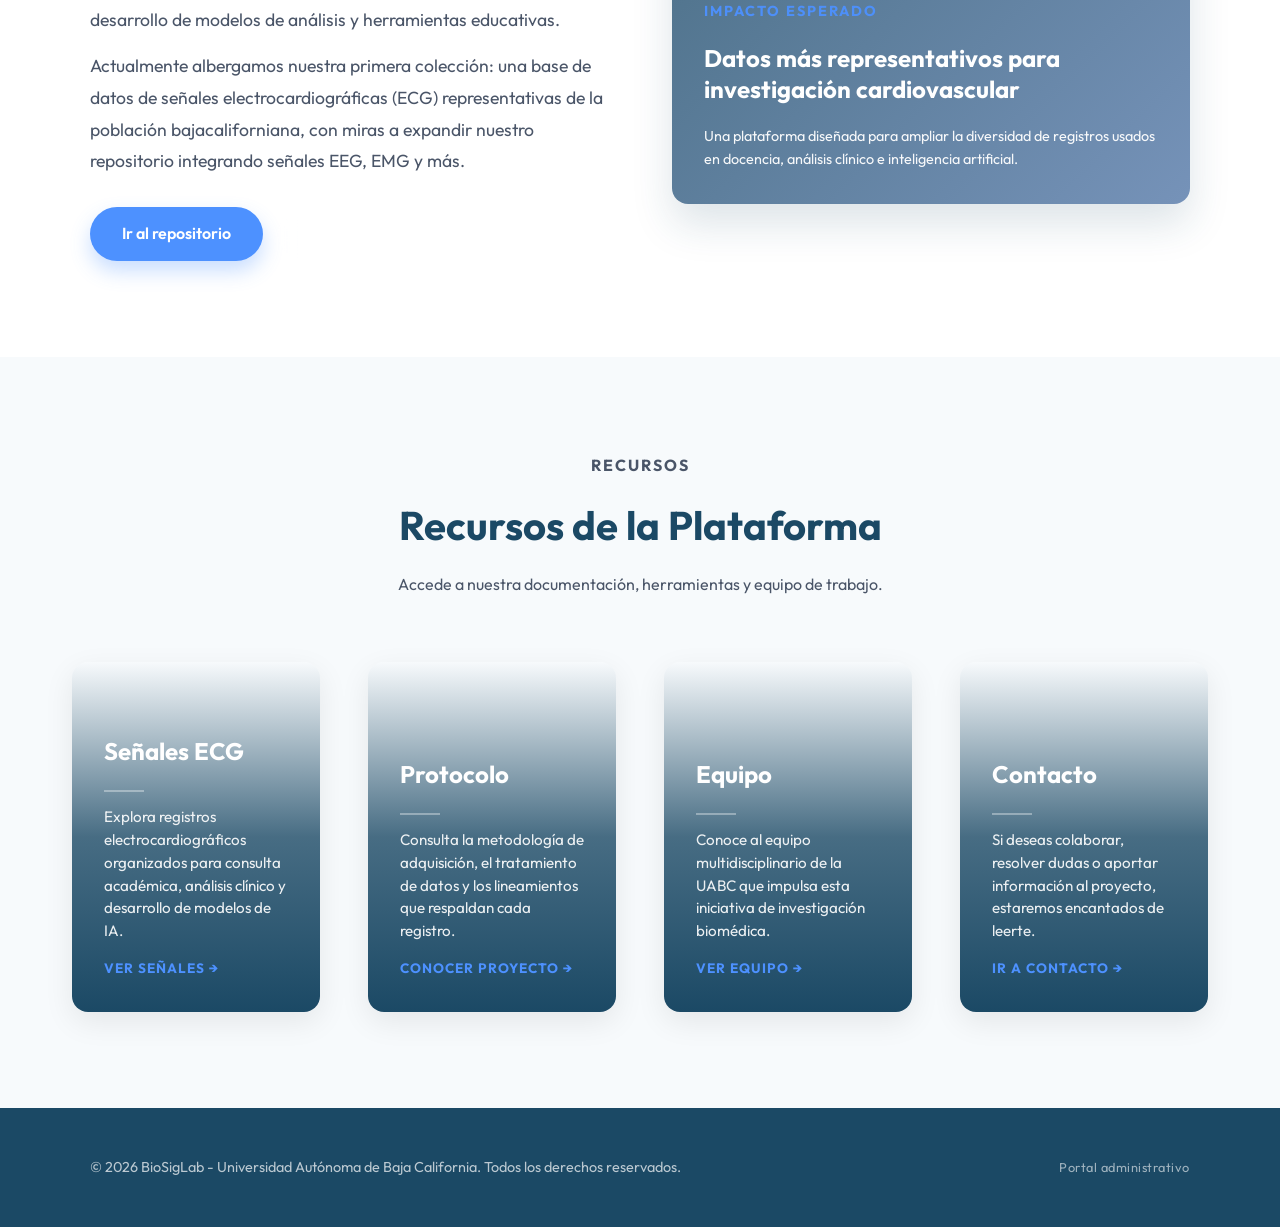
==== commit 945317dd: "Limpiar marcadores de conflicto y restaurar archivos HTML/CSS/JS" ====
--- a/index.html
+++ b/index.html
@@ -2,7 +2,6 @@
 <html lang="es">
 <head>
     <meta charset="UTF-8" />
-<<<<<<< HEAD
     <meta name="viewport" content="width=device-width, initial-scale=1.0, viewport-fit=cover">
     <meta name="description" content="BioSigLab - Laboratorio virtual de señales bioeléctricas de la UABC">
     <meta name="theme-color" content="#1B4965">
@@ -13,21 +12,11 @@
 </head>
 <body>
     <!-- Navegación -->
-=======
-    <meta name="viewport" content="width=device-width, initial-scale=1.0">
-    <title>BioSigLab - UABC</title>
-    <link href="https://fonts.googleapis.com/css2?family=Outfit:wght@300;400;600;700&display=swap" rel="stylesheet">
-    <link rel="stylesheet" href="assets/css/basestyle.css">
-</head>
-<body>
-
->>>>>>> ee135220a529e621e0b8e21654f0e3e2f8f8ba9c
     <nav class="navbar">
         <div class="nav-brand">
             <span class="logo-text">BioSigLab</span>
             <span class="logo-badge">UABC</span>
         </div>
-<<<<<<< HEAD
         <button class="nav-toggle" type="button" aria-label="Abrir menú" aria-expanded="false" aria-controls="siteMenu" onclick="toggleMenu()">
             <span></span>
             <span></span>
@@ -76,37 +65,11 @@
     </section>
 
     <!-- Sección Acerca de -->
-=======
-        <div class="nav-links">
-            <div class="nav-links">
-         <a href="pages/usuario.html">Descarga</a>
-         <a href="pages/protocolo.html">Protocolo</a>
-         <a href="pages/equipo.html">Equipo</a>
-          <a href="pages/contactos.html" class="btn-outline">Contacto</a>
-</div>
-
-        </div>
-    </nav>
-
-    <header class="hero-section">
-        <div class="hero-overlay"></div>
-        <div class="hero-content">
-            <h1>Base de datos de señales ECG del Noroeste de México</h1>
-            <p>Representando a la población latina para mejorar diagnósticos y modelos de inteligencia artificial en salud cardiovascular.</p>
-            <div class="hero-actions">
-                <a href="#" class="btn-primary">Explorar Señales</a>
-                <a href="#about" class="btn-glass">Saber más</a>
-            </div>
-        </div>
-    </header>
-
->>>>>>> ee135220a529e621e0b8e21654f0e3e2f8f8ba9c
     <section id="about" class="about-section">
         <div class="about-container">
             <div class="about-text">
                 <p class="eyebrow">Sobre el proyecto</p>
                 <h2>¿Qué es BioSigLab?</h2>
-<<<<<<< HEAD
                 <p>Bienvenidos a nuestra plataforma colaborativa diseñada para estudiantes, docentes e investigadores. Nuestro objetivo es facilitar el acceso a registros de señales bioeléctricas adquiridas en proyectos de investigación multidisciplinarios, fomentando el desarrollo de modelos de análisis y herramientas educativas.</p>
                 <p>Actualmente albergamos nuestra primera colección: una base de datos de señales electrocardiográficas (ECG) representativas de la población bajacaliforniana, con miras a expandir nuestro repositorio integrando señales EEG, EMG y más.</p>
                 <div class="about-actions">
@@ -128,19 +91,6 @@
     <section id="resources" class="features-section">
         <div class="features-header">
             <p class="eyebrow">Recursos</p>
-=======
-                <p>BioSigLab es un proyecto de investigación de la <strong>Universidad Autónoma de Baja California (UABC)</strong>. Su objetivo es construir una base de datos de señales electrocardiográficas (ECG) de pacientes del noroeste de México.</p>
-                <p>La mayoría de las bases de datos de ECG que existen fueron creadas con población de Estados Unidos, Europa o Asia. BioSigLab busca llenar este vacío, lo cual es vital para la precisión de las nuevas tecnologías en nuestra región.</p>
-                <p>Los datos son de <strong>acceso libre</strong> para investigadores, estudiantes y docentes.</p>
-            </div>
-            <div class="about-image-card">
-                </div>
-        </div>
-    </section>
-
-    <section class="features-section">
-        <div class="features-header">
->>>>>>> ee135220a529e621e0b8e21654f0e3e2f8f8ba9c
             <h2>Recursos de la Plataforma</h2>
             <p>Accede a nuestra documentación, herramientas y equipo de trabajo.</p>
         </div>
@@ -149,40 +99,26 @@
             <article class="feature-card card-ecg">
                 <div class="card-content">
                     <h3>Señales ECG</h3>
-<<<<<<< HEAD
                     <hr class="card-divider">
                     <p>Explora registros electrocardiográficos organizados para consulta académica, análisis clínico y desarrollo de modelos de IA.</p>
                     <a href="pages/usuario.html" class="card-link">Ver señales →</a>
-=======
-                    <p>Lorem ipsum dolor sit sigo sin recordar</p>
-                    <a href="biosignales.com" class="card-link">Ver señales →</a>
->>>>>>> ee135220a529e621e0b8e21654f0e3e2f8f8ba9c
                 </div>
             </article>
 
             <article class="feature-card card-protocol">
                 <div class="card-content">
                     <h3>Protocolo</h3>
-<<<<<<< HEAD
                     <hr class="card-divider">
                     <p>Consulta la metodología de adquisición, el tratamiento de datos y los lineamientos que respaldan cada registro.</p>
                     <a href="pages/protocolo.html" class="card-link">Conocer proyecto →</a>
-=======
-                    <p>Lorem ipsum dolor sit ya no me acuerdo que sigue</p>
-                    <a href="protocolo.com" class="card-link">Ver protocolo →</a>
->>>>>>> ee135220a529e621e0b8e21654f0e3e2f8f8ba9c
                 </div>
             </article>
 
             <article class="feature-card card-team">
                 <div class="card-content">
                     <h3>Equipo</h3>
-<<<<<<< HEAD
                     <hr class="card-divider">
                     <p>Conoce al equipo multidisciplinario de la UABC que impulsa esta iniciativa de investigación biomédica.</p>
-=======
-                    <p>Conoce a los desarrolladores detrás de este proyecto de la UABC.</p>
->>>>>>> ee135220a529e621e0b8e21654f0e3e2f8f8ba9c
                     <a href="pages/equipo.html" class="card-link">Ver equipo →</a>
                 </div>
             </article>
@@ -190,19 +126,14 @@
             <article class="feature-card card-contact">
                 <div class="card-content">
                     <h3>Contacto</h3>
-<<<<<<< HEAD
                     <hr class="card-divider">
                     <p>Si deseas colaborar, resolver dudas o aportar información al proyecto, estaremos encantados de leerte.</p>
-=======
-                    <p>¿Tienes preguntas, quieres aportar archivos o colaborar? Escríbenos.</p>
->>>>>>> ee135220a529e621e0b8e21654f0e3e2f8f8ba9c
                     <a href="pages/contactos.html" class="card-link">Ir a contacto →</a>
                 </div>
             </article>
         </div>
     </section>
 
-<<<<<<< HEAD
     <!-- Footer -->
     <footer class="site-footer">
         <div class="footer-content">
@@ -262,15 +193,5 @@
             }
         }, { passive: true });
     </script>
-=======
-    <footer class="site-footer">
-    <div class="footer-content">
-        <p>© 2026 BioSigLab - Universidad Autónoma de Baja California. Todos los derechos reservados.</p>
-        <a href="pages/adminlogin.html" class="footer-admin-link">Portal administrativo</a>
-    </div>
-</footer>
-
-
->>>>>>> ee135220a529e621e0b8e21654f0e3e2f8f8ba9c
 </body>
 </html>
--- a/assets/css/basestyle.css
+++ b/assets/css/basestyle.css
@@ -17,31 +17,24 @@
     box-sizing: border-box;
 }
 
-<<<<<<< HEAD
 html {
     scroll-behavior: smooth;
 }
 
-=======
->>>>>>> ee135220a529e621e0b8e21654f0e3e2f8f8ba9c
 body {
     font-family: 'Outfit', sans-serif;
     background-color: var(--bg-light);
     color: var(--text-dark);
     line-height: 1.6;
-<<<<<<< HEAD
     overflow-x: hidden;
 }
 
 body.menu-open {
     overflow: hidden;
-=======
->>>>>>> ee135220a529e621e0b8e21654f0e3e2f8f8ba9c
 }
 
 .navbar {
     position: fixed;
-<<<<<<< HEAD
     top: 15px;
     left: 50%;
     transform: translateX(-50%);
@@ -108,33 +101,17 @@
         padding: 0.9rem 2.5rem;
         max-width: 85%;
     }
-=======
-    top: 0;
-    width: 100%;
-    display: flex;
-    justify-content: space-between;
-    align-items: center;
-    padding: 1.2rem 4rem;
-    background: rgba(27, 73, 101, 0.85); 
-    backdrop-filter: blur(12px); 
-    z-index: 1000;
-    border-bottom: 1px solid rgba(255,255,255,0.1);
->>>>>>> ee135220a529e621e0b8e21654f0e3e2f8f8ba9c
 }
 
 .nav-brand {
     display: flex;
     align-items: center;
     gap: 10px;
-<<<<<<< HEAD
     min-width: auto;
-=======
->>>>>>> ee135220a529e621e0b8e21654f0e3e2f8f8ba9c
 }
 
 .logo-text {
     color: var(--text-light);
-<<<<<<< HEAD
     font-size: 1.3rem;
     font-weight: 700;
     letter-spacing: -0.5px;
@@ -270,25 +247,11 @@
         opacity: 1;
         pointer-events: auto;
     }
-=======
-    font-size: 1.5rem;
-    font-weight: 700;
-}
-
-.logo-badge {
-    background: var(--accent);
-    color: white;
-    padding: 3px 8px;
-    border-radius: 8px;
-    font-size: 0.8rem;
-    font-weight: 600;
->>>>>>> ee135220a529e621e0b8e21654f0e3e2f8f8ba9c
 }
 
 .nav-links a {
     color: var(--text-light);
     text-decoration: none;
-<<<<<<< HEAD
     font-weight: 500;
     transition: var(--transition);
     padding: 0.5rem 0;
@@ -314,11 +277,6 @@
     .nav-links a {
         padding: 0.5rem 0;
     }
-=======
-    margin-left: 2rem;
-    font-weight: 500;
-    transition: var(--transition);
->>>>>>> ee135220a529e621e0b8e21654f0e3e2f8f8ba9c
 }
 
 .nav-links a:hover {
@@ -326,7 +284,6 @@
 }
 
 .btn-outline {
-<<<<<<< HEAD
     border: 1.5px solid rgba(255,255,255,0.6);
     padding: 8px 18px;
     border-radius: 50px;
@@ -342,26 +299,12 @@
     color: white !important;
     border-color: var(--accent);
     transform: translateY(-2px);
-=======
-    border: 1px solid rgba(255,255,255,0.5);
-    padding: 8px 20px;
-    border-radius: 50px;
-}
-
-.btn-outline:hover {
-    background: white;
-    color: var(--primary-dark) !important;
->>>>>>> ee135220a529e621e0b8e21654f0e3e2f8f8ba9c
 }
 
 .hero-section {
     position: relative;
-<<<<<<< HEAD
     min-height: 100vh;
     height: auto;
-=======
-    height: 90vh;
->>>>>>> ee135220a529e621e0b8e21654f0e3e2f8f8ba9c
     display: flex;
     align-items: center;
     justify-content: center;
@@ -370,7 +313,6 @@
     background-size: cover;
     background-position: center;
     background-attachment: fixed; 
-<<<<<<< HEAD
     padding-top: 40px;
 }
 
@@ -380,34 +322,24 @@
         padding-top: 30px;
         background-attachment: scroll;
     }
-=======
->>>>>>> ee135220a529e621e0b8e21654f0e3e2f8f8ba9c
 }
 
 .hero-overlay {
     position: absolute;
     top: 0; left: 0; right: 0; bottom: 0;
     background: linear-gradient(135deg, rgba(27, 73, 101, 0.9) 0%, rgba(26, 74, 138, 0.6) 100%);
-<<<<<<< HEAD
     pointer-events: none;
-=======
->>>>>>> ee135220a529e621e0b8e21654f0e3e2f8f8ba9c
 }
 
 .hero-content {
     position: relative;
     z-index: 1;
     max-width: 800px;
-<<<<<<< HEAD
     padding: 2rem;
-=======
-    padding: 0 20px;
->>>>>>> ee135220a529e621e0b8e21654f0e3e2f8f8ba9c
     color: var(--text-light);
     animation: fadeUp 1s ease;
 }
 
-<<<<<<< HEAD
 @media (max-width: 768px) {
     .hero-content {
         padding: 1.5rem;
@@ -417,16 +349,10 @@
 .hero-content h1 {
     font-size: 2.5rem;
     line-height: 1.2;
-=======
-.hero-content h1 {
-    font-size: 3.5rem;
-    line-height: 1.1;
->>>>>>> ee135220a529e621e0b8e21654f0e3e2f8f8ba9c
     margin-bottom: 20px;
     text-shadow: 0 4px 20px rgba(0,0,0,0.3);
 }
 
-<<<<<<< HEAD
 @media (min-width: 768px) {
     .hero-content h1 {
         font-size: 3rem;
@@ -441,15 +367,10 @@
 
 .hero-content p {
     font-size: 1rem;
-=======
-.hero-content p {
-    font-size: 1.2rem;
->>>>>>> ee135220a529e621e0b8e21654f0e3e2f8f8ba9c
     margin-bottom: 30px;
     opacity: 0.9;
 }
 
-<<<<<<< HEAD
 @media (min-width: 768px) {
     .hero-content p {
         font-size: 1.2rem;
@@ -473,18 +394,10 @@
 
 .btn-primary, .btn-glass {
     padding: 12px 24px;
-=======
-
-.hero-actions { display: flex; gap: 15px; justify-content: center; }
-
-.btn-primary, .btn-glass {
-    padding: 14px 32px;
->>>>>>> ee135220a529e621e0b8e21654f0e3e2f8f8ba9c
     border-radius: 50px;
     text-decoration: none;
     font-weight: 600;
     transition: var(--transition);
-<<<<<<< HEAD
     font-size: 0.95rem;
     display: inline-block;
     position: relative;
@@ -499,8 +412,6 @@
         padding: 14px 32px;
         font-size: 1rem;
     }
-=======
->>>>>>> ee135220a529e621e0b8e21654f0e3e2f8f8ba9c
 }
 
 .btn-primary {
@@ -514,13 +425,10 @@
     box-shadow: 0 15px 25px rgba(77, 145, 255, 0.4);
 }
 
-<<<<<<< HEAD
 .btn-primary:active {
     transform: translateY(-1px);
 }
 
-=======
->>>>>>> ee135220a529e621e0b8e21654f0e3e2f8f8ba9c
 .btn-glass {
     background: rgba(255, 255, 255, 0.1);
     backdrop-filter: blur(10px);
@@ -528,7 +436,6 @@
     color: white;
 }
 
-<<<<<<< HEAD
 .btn-glass:hover { 
     background: rgba(255, 255, 255, 0.2); 
     transform: translateY(-3px); 
@@ -648,20 +555,10 @@
     }
 }
 
-=======
-.btn-glass:hover { background: rgba(255, 255, 255, 0.2); transform: translateY(-3px); }
-
-.about-section {
-    padding: 6rem 2rem;
-    background: white;
-}
-
->>>>>>> ee135220a529e621e0b8e21654f0e3e2f8f8ba9c
 .about-container {
     max-width: 1100px;
     margin: 0 auto;
     display: grid;
-<<<<<<< HEAD
     grid-template-columns: 1fr;
     gap: 2rem;
     align-items: center;
@@ -680,27 +577,15 @@
     }
 }
 
-=======
-    grid-template-columns: 1fr 1fr;
-    gap: 4rem;
-    align-items: center;
-}
-
->>>>>>> ee135220a529e621e0b8e21654f0e3e2f8f8ba9c
 .eyebrow {
     color: var(--accent);
     text-transform: uppercase;
     letter-spacing: 2px;
-<<<<<<< HEAD
     font-size: 0.75rem;
-=======
-    font-size: 0.8rem;
->>>>>>> ee135220a529e621e0b8e21654f0e3e2f8f8ba9c
     font-weight: 700;
     margin-bottom: 10px;
 }
 
-<<<<<<< HEAD
 @media (min-width: 768px) {
     .eyebrow {
         font-size: 0.8rem;
@@ -709,15 +594,10 @@
 
 .about-text h2 {
     font-size: 2rem;
-=======
-.about-text h2 {
-    font-size: 2.5rem;
->>>>>>> ee135220a529e621e0b8e21654f0e3e2f8f8ba9c
     color: var(--primary);
     margin-bottom: 20px;
 }
 
-<<<<<<< HEAD
 @media (min-width: 768px) {
     .about-text h2 {
         font-size: 2.5rem;
@@ -805,30 +685,10 @@
 
 .features-section {
     padding: 3rem 2rem;
-=======
-.about-text p {
-    color: var(--text-muted);
-    margin-bottom: 15px;
-    font-size: 1.1rem;
-}
-
-.about-image-card {
-    height: 400px;
-    border-radius: var(--radius);
-    background-image: url('https://images.unsplash.com/photo-1576091160550-2173ff9e5ee5?q=80&w=800&auto=format&fit=crop');
-    background-size: cover;
-    background-position: center;
-    box-shadow: 0 20px 40px rgba(27, 73, 101, 0.15);
-}
-
-.features-section {
-    padding: 6rem 2rem;
->>>>>>> ee135220a529e621e0b8e21654f0e3e2f8f8ba9c
     max-width: 1200px;
     margin: 0 auto;
 }
 
-<<<<<<< HEAD
 @media (min-width: 768px) {
     .features-section {
         padding: 4rem 2rem;
@@ -873,21 +733,10 @@
     .features-header p {
         font-size: 1rem;
     }
-=======
-.features-header {
-    text-align: center;
-    margin-bottom: 4rem;
-}
-
-.features-header h2 {
-    font-size: 2.5rem;
-    color: var(--primary-dark);
->>>>>>> ee135220a529e621e0b8e21654f0e3e2f8f8ba9c
 }
 
 .cards-grid {
     display: grid;
-<<<<<<< HEAD
     grid-template-columns: 1fr;
     gap: 2rem;
 }
@@ -909,19 +758,11 @@
     .cards-grid {
         gap: 3rem;
     }
-=======
-    grid-template-columns: repeat(auto-fit, minmax(260px, 1fr));
-    gap: 30px;
->>>>>>> ee135220a529e621e0b8e21654f0e3e2f8f8ba9c
 }
 
 .feature-card {
     position: relative;
-<<<<<<< HEAD
     height: 300px;
-=======
-    height: 350px;
->>>>>>> ee135220a529e621e0b8e21654f0e3e2f8f8ba9c
     border-radius: var(--radius);
     overflow: hidden;
     cursor: pointer;
@@ -929,15 +770,12 @@
     transition: var(--transition);
 }
 
-<<<<<<< HEAD
 @media (min-width: 768px) {
     .feature-card {
         height: 350px;
     }
 }
 
-=======
->>>>>>> ee135220a529e621e0b8e21654f0e3e2f8f8ba9c
 .feature-card:hover {
     transform: translateY(-10px);
     box-shadow: 0 20px 40px rgba(26, 74, 138, 0.2);
@@ -951,11 +789,7 @@
 .card-content {
     position: absolute;
     bottom: 0; left: 0; right: 0;
-<<<<<<< HEAD
     padding: 1.5rem;
-=======
-    padding: 30px 20px;
->>>>>>> ee135220a529e621e0b8e21654f0e3e2f8f8ba9c
     background: linear-gradient(to top, rgba(27, 73, 101, 1) 0%, rgba(27, 73, 101, 0.8) 50%, transparent 100%);
     color: white;
     height: 100%;
@@ -965,20 +799,16 @@
     transition: var(--transition);
 }
 
-<<<<<<< HEAD
 @media (min-width: 768px) {
     .card-content {
         padding: 2rem;
     }
 }
 
-=======
->>>>>>> ee135220a529e621e0b8e21654f0e3e2f8f8ba9c
 .feature-card:hover .card-content {
     background: linear-gradient(to top, rgba(27, 73, 101, 1) 0%, rgba(27, 73, 101, 0.9) 70%, rgba(27, 73, 101, 0.4) 100%);
 }
 
-<<<<<<< HEAD
 .card-content h3 { 
     font-size: 1.3rem; 
     margin-bottom: 10px; 
@@ -1010,17 +840,12 @@
         font-size: 0.95rem;
     }
 }
-=======
-.card-content h3 { font-size: 1.5rem; margin-bottom: 10px; }
-.card-content p { font-size: 0.95rem; opacity: 0.9; margin-bottom: 15px; }
->>>>>>> ee135220a529e621e0b8e21654f0e3e2f8f8ba9c
 
 .card-link {
     color: var(--accent);
     text-decoration: none;
     font-weight: 700;
     text-transform: uppercase;
-<<<<<<< HEAD
     font-size: 0.8rem;
     letter-spacing: 1px;
     transition: var(--transition);
@@ -1035,18 +860,10 @@
 .card-link:hover { 
     color: white; 
 }
-=======
-    font-size: 0.85rem;
-    letter-spacing: 1px;
-}
-
-.card-link:hover { color: white; }
->>>>>>> ee135220a529e621e0b8e21654f0e3e2f8f8ba9c
 
 .site-footer {
     background-color: var(--primary-dark);
     color: rgba(255,255,255,0.7);
-<<<<<<< HEAD
     padding: 2rem;
     font-size: 0.85rem;
 }
@@ -1055,10 +872,6 @@
     .site-footer {
         padding: 3rem 2rem;
     }
-=======
-    padding: 30px 20px;
-    font-size: 0.9rem;
->>>>>>> ee135220a529e621e0b8e21654f0e3e2f8f8ba9c
 }
 
 .footer-content {
@@ -1067,7 +880,6 @@
     display: flex;
     align-items: center;
     justify-content: space-between;
-<<<<<<< HEAD
     gap: 1rem;
 }
 
@@ -1087,31 +899,21 @@
     .footer-content p {
         font-size: 0.9rem;
     }
-=======
-    gap: 16px;
->>>>>>> ee135220a529e621e0b8e21654f0e3e2f8f8ba9c
 }
 
 .footer-admin-link {
     color: rgba(255,255,255,0.58);
     text-decoration: none;
-<<<<<<< HEAD
     font-size: 0.8rem;
     letter-spacing: 0.04em;
     transition: var(--transition);
     white-space: nowrap;
-=======
-    font-size: 0.82rem;
-    letter-spacing: 0.04em;
-    transition: var(--transition);
->>>>>>> ee135220a529e621e0b8e21654f0e3e2f8f8ba9c
 }
 
 .footer-admin-link:hover {
     color: rgba(255,255,255,0.9);
 }
 
-<<<<<<< HEAD
 /* Animaciones */
 @keyframes fadeUp {
     from {
@@ -1153,11 +955,3 @@
     padding: 6px 12px;
     display: inline-block;
 }
-=======
-@media (max-width: 768px) {
-    .footer-content {
-        flex-direction: column;
-        text-align: center;
-    }
-}
->>>>>>> ee135220a529e621e0b8e21654f0e3e2f8f8ba9c
